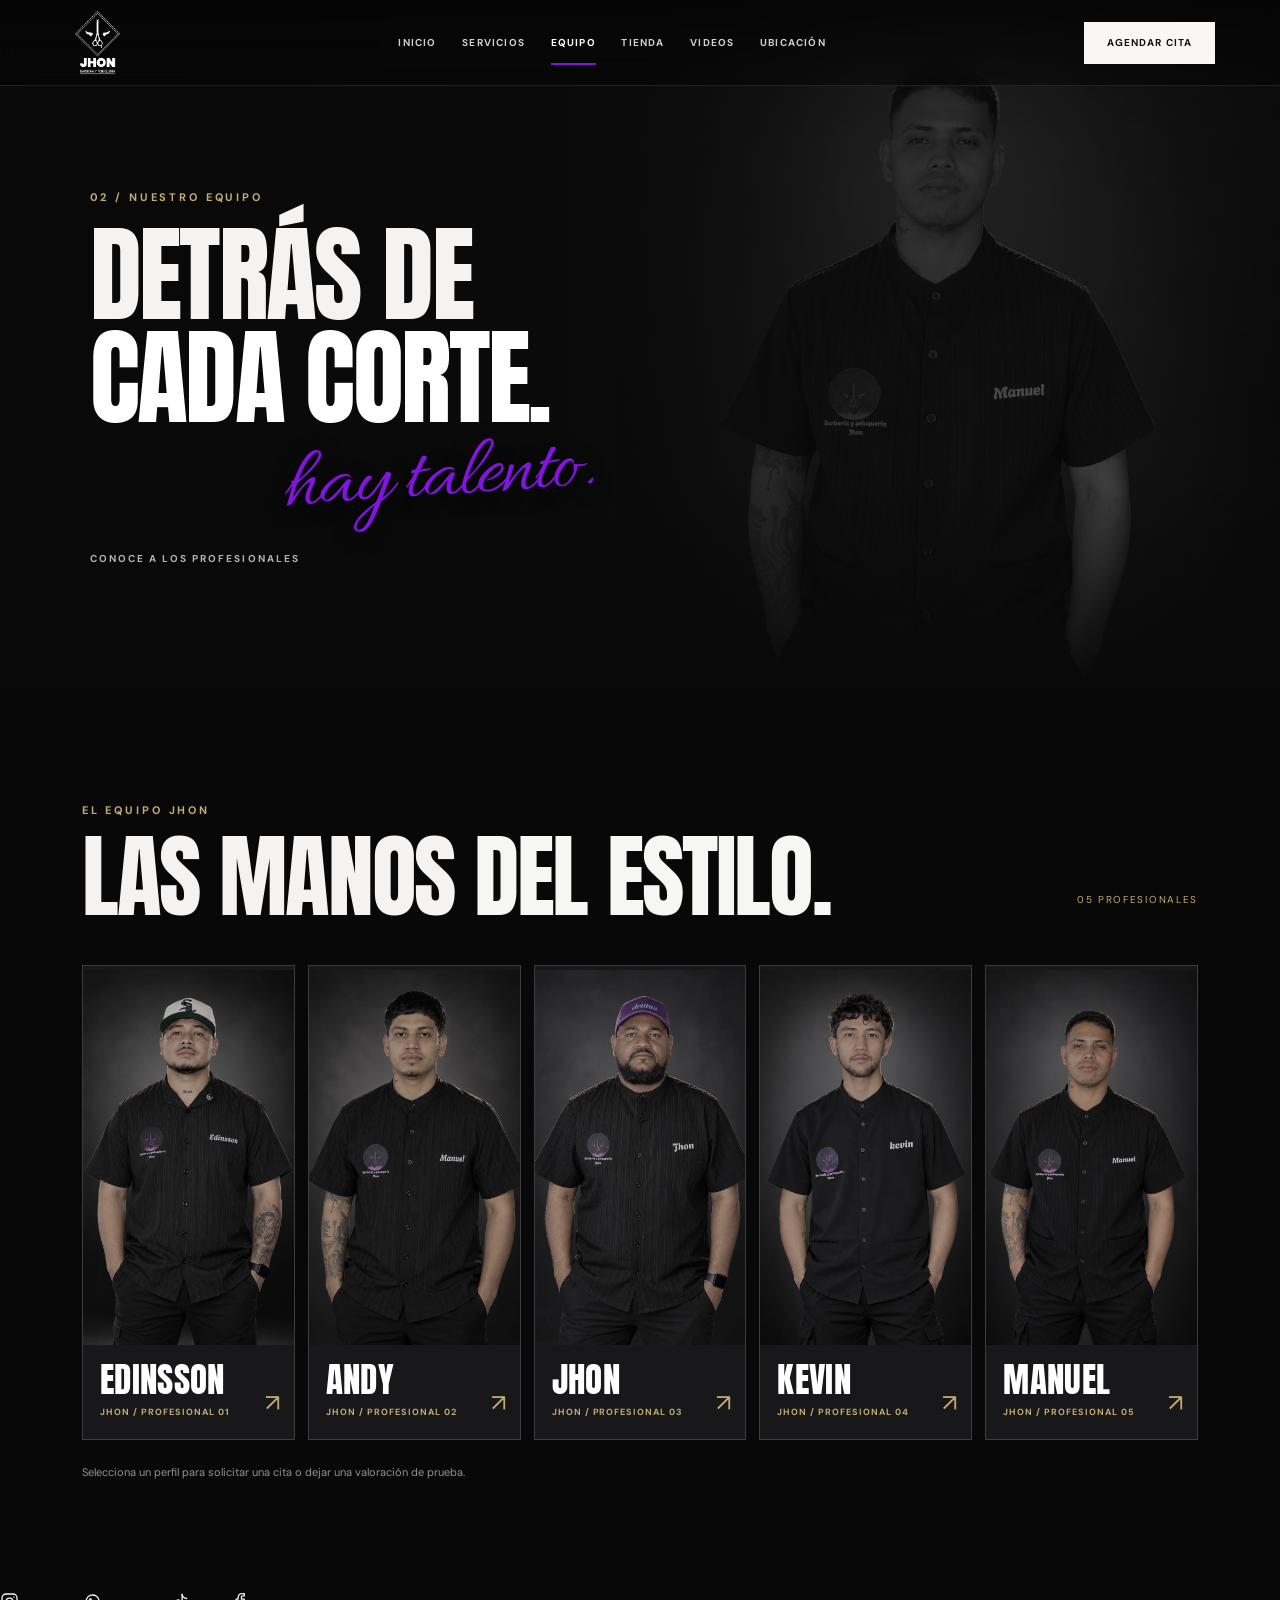
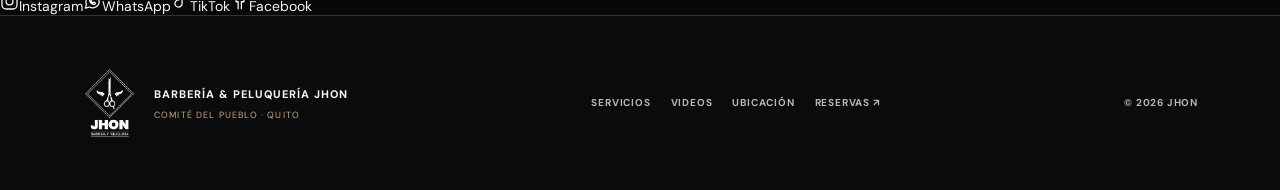
==== barberos.html @ c5630142 "Actualizar diseño público: mapa, contacto, botón dorado y servicios caballero" ====
<!doctype html><html lang="es"><head><meta charset="utf-8"><meta name="viewport" content="width=device-width,initial-scale=1"><meta name="theme-color" content="#090909"><meta name="description" content="Barbería y Peluquería Jhon, Comité del Pueblo, Quito. Cortes, barberos, productos y citas."><title>Nuestros barberos | Barbería y Peluquería Jhon</title><link rel="icon" href="assets/favicon.svg" type="image/svg+xml"><link rel="preconnect" href="https://fonts.googleapis.com"><link rel="preconnect" href="https://fonts.gstatic.com" crossorigin><link href="https://fonts.googleapis.com/css2?family=Anton&family=Barlow+Condensed:wght@500;600;700;800;900&family=DM+Sans:wght@400;500;600;700&family=Allura&display=swap" rel="stylesheet"><link rel="stylesheet" href="assets/styles.css?v=public-20261023-v6"></head><body data-page="barberos">

<header class="header" id="header"><a class="brand" href="index.html" aria-label="Barbería y Peluquería Jhon, inicio"><img src="assets/logo-jhon.png" alt="Jhon Barbería y Peluquería"></a><nav class="nav" aria-label="Navegación principal"><a class="nav-item " href="index.html">INICIO</a><a class="nav-item " href="servicios.html">SERVICIOS</a><a class="nav-item is-active" href="barberos.html">EQUIPO</a><a class="nav-item " href="productos.html">TIENDA</a><a class="nav-item " href="videos.html">VIDEOS</a><a class="nav-item " href="ubicacion.html">UBICACIÓN</a></nav><a class="book-cta book-cta-gold" href="reservas.html" aria-label="Agendar cita en Barbería Jhon"><span class="book-cta-label">AGENDAR CITA</span></a><button type="button" id="mobileToggle" class="hamburger" aria-label="Abrir menú" aria-expanded="false"><i></i><i></i></button></header>
<div class="mobile-menu" id="mobileMenu" aria-hidden="true"><a href="index.html" class="mobile-link ">INICIO <span>↗</span></a><a href="servicios.html" class="mobile-link ">SERVICIOS <span>↗</span></a><a href="barberos.html" class="mobile-link is-active">EQUIPO <span>↗</span></a><a href="productos.html" class="mobile-link ">TIENDA <span>↗</span></a><a href="videos.html" class="mobile-link ">VIDEOS <span>↗</span></a><a href="ubicacion.html" class="mobile-link ">UBICACIÓN <span>↗</span></a><a class="mobile-link mobile-book" href="reservas.html">RESERVAR CITA <span>↗</span></a><small>COMITÉ DEL PUEBLO / QUITO</small></div>
<main><section class="page-hero team-hero"><div class="page-hero-image" style="background-image:url('assets/manuel-2.webp')"></div><div class="page-shade"></div><div class="page-title-container"><span class="overline">02 / NUESTRO EQUIPO</span><h1 class="display page-giant">DETRÁS DE<br><span>CADA CORTE.</span></h1><div class="script title-script">hay talento.</div><p>CONOCE A LOS PROFESIONALES</p></div></section><section class="team-section section-pad"><div class="headline-split"><div><span class="overline">EL EQUIPO JHON</span><h2 class="display">LAS MANOS <span>DEL ESTILO.</span></h2></div><span class="counter-tiny">05 PROFESIONALES</span></div><div class="team-grid" id="teamGrid"><a class="team-card" href="reservas.html?barbero=edinsson" aria-label="Solicitar cita con Edinsson"><div class="photo-frame"><img src="assets/edinsson.webp" alt="Retrato de Edinsson" loading="lazy"></div><div class="team-card-info"><span class="team-card-name">Edinsson</span><span class="team-card-role">JHON / PROFESIONAL 01</span></div><span class="team-card-arrow">↗</span></a><a class="team-card" href="reservas.html?barbero=andy" aria-label="Solicitar cita con Andy"><div class="photo-frame"><img src="assets/manuel.webp" alt="Retrato de Andy" loading="lazy"></div><div class="team-card-info"><span class="team-card-name">Andy</span><span class="team-card-role">JHON / PROFESIONAL 02</span></div><span class="team-card-arrow">↗</span></a><a class="team-card" href="reservas.html?barbero=jhon" aria-label="Solicitar cita con Jhon"><div class="photo-frame"><img src="assets/jhon.webp" alt="Retrato de Jhon" loading="lazy"></div><div class="team-card-info"><span class="team-card-name">Jhon</span><span class="team-card-role">JHON / PROFESIONAL 03</span></div><span class="team-card-arrow">↗</span></a><a class="team-card" href="reservas.html?barbero=kevin" aria-label="Solicitar cita con Kevin"><div class="photo-frame"><img src="assets/kevin.webp" alt="Retrato de Kevin" loading="lazy"></div><div class="team-card-info"><span class="team-card-name">Kevin</span><span class="team-card-role">JHON / PROFESIONAL 04</span></div><span class="team-card-arrow">↗</span></a><a class="team-card" href="reservas.html?barbero=manuel-2" aria-label="Solicitar cita con Manuel"><div class="photo-frame"><img src="assets/manuel-2.webp" alt="Retrato de Manuel" loading="lazy"></div><div class="team-card-info"><span class="team-card-name">Manuel</span><span class="team-card-role">JHON / PROFESIONAL 05</span></div><span class="team-card-arrow">↗</span></a></div><p class="fineprint">Selecciona un perfil para solicitar una cita o dejar una valoración de prueba.</p></section>
<div class="modal-overlay" id="barberModal" aria-hidden="true" role="dialog" aria-modal="true" aria-label="Perfil del profesional"><button type="button" class="modal-x" id="closeBarber" aria-label="Cerrar perfil">×</button><div class="barber-modal-layout"><img id="modalBarberPhoto" src="" alt=""><div class="barber-modal-copy"><span class="overline">PROFESIONAL · JHON</span><h2 id="modalBarberName" class="display"></h2><span class="script">tu próximo look.</span><a id="modalBarberLink" class="btn-white" href="reservas.html">RESERVAR CON ÉL ↗</a><div class="rate-box"><p class="overline">VALORAR AL PROFESIONAL</p><div id="starButtons" class="stars"></div><textarea rows="3" id="rateComment" placeholder="Tu experiencia (opcional)" aria-label="Comentario"></textarea><button id="sendRating" class="text-arrow" type="button">GUARDAR VALORACIÓN DE PRUEBA ↗</button><p id="rateStatus" class="fineprint" aria-live="polite"></p></div></div></div></div></main>
<aside class="social-rail" aria-label="Redes sociales y contacto"><a class="social-rail-link" href="https://www.google.com/search?q=Barber%C3%ADa%20y%20Peluquer%C3%ADa%20Jhon%20Comit%C3%A9%20del%20Pueblo%20Quito%20Instagram" target="_blank" rel="noopener noreferrer" aria-label="Buscar el perfil de Instagram" title="Instagram · Buscar cuenta oficial"><svg xmlns="http://www.w3.org/2000/svg" width="19" height="19" viewBox="0 0 24 24" fill="none" stroke="currentColor" stroke-width="1.65" stroke-linecap="round" stroke-linejoin="round" aria-hidden="true"><rect x="2.5" y="2.5" width="19" height="19" rx="5"/><circle cx="12" cy="12" r="4.3"/><circle cx="17.5" cy="6.5" r=".9" fill="currentColor" stroke="none"/></svg><span class="social-tooltip">Instagram</span></a><a class="social-rail-link" href="https://wa.me/593962932993" target="_blank" rel="noopener noreferrer" aria-label="Escribir a la barbería por WhatsApp" title="WhatsApp"><svg xmlns="http://www.w3.org/2000/svg" width="19" height="19" viewBox="0 0 24 24" fill="none" stroke="currentColor" stroke-width="1.65" stroke-linecap="round" stroke-linejoin="round" aria-hidden="true"><path d="M20.5 11.6a8.4 8.4 0 0 1-12.4 7.4L3 20.3l1.4-4.8a8.4 8.4 0 1 1 16.1-3.9Z"/><path d="M9 8.6c-.6.2-.9 1.1-.8 1.7.5 2.5 3.1 4.9 5.6 5.4.7.1 1.6-.3 1.8-.8l-.1-1.3-1.8-.8-1 1a6.2 6.2 0 0 1-2.8-2.7l.9-1-.9-1.5H9Z"/></svg><span class="social-tooltip">WhatsApp</span></a><a class="social-rail-link" href="https://www.tiktok.com/search?q=Barberia%20y%20Peluqueria%20Jhon%20Quito" target="_blank" rel="noopener noreferrer" aria-label="Buscar el perfil de TikTok" title="TikTok · Buscar cuenta oficial"><svg xmlns="http://www.w3.org/2000/svg" width="19" height="19" viewBox="0 0 24 24" fill="none" stroke="currentColor" stroke-width="1.65" stroke-linecap="round" stroke-linejoin="round" aria-hidden="true"><path d="M14 3v11.5a4.5 4.5 0 1 1-4-4.47"/><path d="M14 3c.5 3.2 2.3 4.9 5.8 5.2"/></svg><span class="social-tooltip">TikTok</span></a><a class="social-rail-link" href="https://www.facebook.com/search/top?q=Barberia%20y%20Peluqueria%20Jhon%20Quito" target="_blank" rel="noopener noreferrer" aria-label="Buscar el perfil de Facebook" title="Facebook · Buscar cuenta oficial"><svg xmlns="http://www.w3.org/2000/svg" width="19" height="19" viewBox="0 0 24 24" fill="none" stroke="currentColor" stroke-width="1.65" stroke-linecap="round" stroke-linejoin="round" aria-hidden="true"><path d="M14.4 21v-8.7h3.1l.5-3.4h-3.6V6.7c0-1 .4-1.7 1.8-1.7h1.9V2.1a22 22 0 0 0-2.8-.1c-3.3 0-5 1.9-5 5.1v1.8H7.7v3.4h2.6V21"/></svg><span class="social-tooltip">Facebook</span></a></aside>
<footer class="footer"><div class="footer-brand"><img src="assets/logo-jhon.png" alt="Logo Jhon"><div><strong>BARBERÍA & PELUQUERÍA JHON</strong><small>COMITÉ DEL PUEBLO · QUITO</small></div></div><div class="footer-links"><a href="servicios.html">SERVICIOS</a><a href="videos.html">VIDEOS</a><a href="ubicacion.html">UBICACIÓN</a><a href="reservas.html">RESERVAS ↗</a></div><span class="footer-last">© 2026 JHON</span></footer>
<div class="modal-overlay" id="videoModal" aria-hidden="true" role="dialog" aria-modal="true" aria-label="Reproducir video"><button class="modal-x" id="closeVideo" aria-label="Cerrar video">×</button><div class="video-modal-frame"><video id="modalPlayer" controls playsinline preload="none"></video><p id="modalVideoTitle"></p></div></div>
<script src="assets/data.js?v=public-20261023-v6" defer></script><script src="assets/site.js?v=public-20261023-v6" defer></script></body></html>
---- assets/styles.css ----
:root{--black:#080809;--charcoal:#111014;--paper:#f5f3f1;--purple:#7107af;--purple-bright:#8114df;--gold:#c5ac70;--line:rgba(255,255,255,.16);--muted:#9f9ba2;--display:'Anton','Impact','Arial Narrow',sans-serif;--cond:'Barlow Condensed','Arial Narrow',sans-serif;--body:'DM Sans',Arial,sans-serif;--script:'Allura','Brush Script MT',cursive}
*{box-sizing:border-box}html{scroll-behavior:smooth}body{margin:0;background:var(--black);color:var(--paper);font:400 14px var(--body);-webkit-font-smoothing:antialiased;overflow-x:hidden}a{color:inherit;text-decoration:none}button,input,select,textarea{font:inherit}button{cursor:pointer}button,a,textarea,input,select{-webkit-tap-highlight-color:transparent}button:focus-visible,a:focus-visible,input:focus-visible,select:focus-visible,textarea:focus-visible{outline:2px solid var(--gold);outline-offset:4px}::selection{background:var(--purple);color:#fff}img{display:block;max-width:100%}h1,h2,h3,p{margin:0}button{border:0} .display{font-family:var(--display);font-weight:400;letter-spacing:-.025em;line-height:.96;text-transform:uppercase}.display span{color:#fff}.script{font:400 clamp(55px,8vw,120px)/.65 var(--script);letter-spacing:-.03em;color:var(--purple-bright);transform:rotate(-6deg);white-space:nowrap;text-shadow:0 4px 20px rgba(0,0,0,.65)}.overline,.micro{font:700 11px/1.5 var(--body);letter-spacing:.26em;color:var(--gold)}.little-line{display:inline-block;width:28px;height:1px;background:var(--gold);vertical-align:middle;margin-right:11px}.fineprint{color:#969197;font:400 11px/1.7 var(--body);margin-top:23px}.section-pad{padding:110px min(6.4vw,112px)}.btn-white,.btn-outline,.btn-purple,.book-cta{display:inline-flex;align-items:center;justify-content:space-between;gap:36px;font-family:var(--body);font-size:11px;font-weight:700;letter-spacing:.105em;min-height:54px;padding:0 23px;text-transform:uppercase;transition:background .2s,color .2s,transform .2s}.btn-white{background:#f9f8f6;color:#111}.btn-white:hover{background:var(--gold);transform:translateY(-2px)}.btn-outline{background:transparent;color:var(--paper);border:1px solid rgba(255,255,255,.45)}.btn-outline:hover{background:#fff;color:#080808}.btn-purple{background:var(--purple);color:#fff}.btn-purple:hover{background:#8c20d3}.text-arrow{display:inline-flex;align-items:center;gap:10px;font:700 11px var(--body);letter-spacing:.12em;color:var(--paper);border-bottom:1px solid var(--gold);padding-bottom:12px;white-space:nowrap;background:none}.text-arrow:hover{color:var(--gold)}
/* navigation */
.header{height:86px;display:flex;justify-content:space-between;align-items:center;gap:32px;padding:0 5.1vw;position:fixed;inset:0 0 auto;z-index:90;background:linear-gradient(180deg,rgba(5,5,5,.87),rgba(5,5,5,.5));border-bottom:1px solid rgba(255,255,255,.11);backdrop-filter:blur(17px);-webkit-backdrop-filter:blur(17px)}.header.scrolled{background:rgba(7,7,8,.96)}.brand{height:68px;display:flex;align-items:center;width:75px;flex-shrink:0}.brand img{height:65px;width:65px;object-fit:contain}.nav{display:flex;align-items:center;justify-content:center;gap:clamp(12px,2vw,35px)}.nav-item{font:700 10px var(--body);letter-spacing:.12em;white-space:nowrap;position:relative;color:#d3cfd2}.nav-item:hover,.nav-item.is-active{color:#fff}.nav-item.is-active:after{content:'';position:absolute;top:27px;left:0;right:0;height:2px;background:var(--purple-bright)}.book-cta{background:#f8f7f6;color:#111;min-height:42px;font-size:10px;gap:25px;flex-shrink:0}.book-cta:hover{background:var(--gold)}.hamburger{display:none;background:transparent;padding:8px;flex-direction:column;gap:7px}.hamburger i{width:29px;height:2px;background:#fff;transition:transform .3s}.mobile-menu{display:none}.loader{position:fixed;inset:0;background:#080708;z-index:300;display:flex;flex-direction:column;align-items:center;justify-content:center;gap:18px;transition:opacity .6s,visibility .6s}.loader img{height:170px;object-fit:contain}.loader .load-bar{height:2px;width:185px;background:#35313a}.load-bar>span{display:block;background:var(--purple-bright);height:2px;animation:loading 1.05s ease forwards}.loader-type{font:700 10px var(--body);letter-spacing:.4em;color:var(--gold)}.loader.done{opacity:0;visibility:hidden;pointer-events:none}@keyframes loading{0%{width:0}100%{width:100%}}
/* home hero */
.home-hero{height:max(760px,100svh);min-height:650px;position:relative;overflow:hidden;background:#050506}.hero-video{position:absolute;inset:0 0 0 auto;width:61%;display:flex;justify-content:center;align-items:center;overflow:hidden;background:#1a1619}.hero-video video{height:100%;width:100%;object-fit:cover;object-position:center 32%;filter:grayscale(1) contrast(1.24) brightness(.55)}.hero-gradient{position:absolute;inset:0;background:linear-gradient(90deg,#090909 3%,#090909 26%,rgba(9,9,9,.86) 40%,rgba(9,9,9,.32) 80%,rgba(5,5,5,.4) 100%),linear-gradient(0deg,rgba(5,5,5,.65),transparent 34%)}.hero-copy{position:absolute;top:51%;left:clamp(36px,7vw,120px);transform:translateY(-44%);z-index:2;max-width:850px}.hero-title{font-size:clamp(96px,11.2vw,184px);margin:30px 0 0;line-height:.99;letter-spacing:-.04em}.hero-title span{color:#f9f9f9}.hero-script{font-size:clamp(94px,10vw,166px);margin-top:-15px;margin-left:17%;z-index:2;position:relative}.hero-under{font:700 10px var(--body);letter-spacing:.23em;color:#d7d1d2;margin:42px 0 25px}.hero-buttons{display:flex;gap:11px;flex-wrap:wrap}.hero-foot{position:absolute;bottom:28px;left:5vw;right:5vw;display:flex;justify-content:space-between;gap:20px;color:#c7bbc7;letter-spacing:.16em;font-size:9px;z-index:1}.hero-foot span:first-child{color:var(--gold)}.hero-side-label{position:absolute;right:37px;top:50%;transform:translateY(-50%) rotate(180deg);writing-mode:vertical-rl;z-index:1;font:700 9px var(--body);letter-spacing:.23em;color:#aaa}
.promo-strip{background:var(--purple);display:flex;align-items:center;justify-content:space-between;min-height:112px;padding:18px 6.4vw;gap:24px}.promo-strip>div{display:flex;align-items:center;flex-wrap:wrap;gap:17px;font-family:var(--cond);font-size:25px;font-weight:800;letter-spacing:.03em}.promo-strip .pill{background:#0d0810;color:#fff;font:800 11px var(--body);letter-spacing:.07em;padding:10px 13px}.promo-strip>strong{font:400 76px/.9 var(--display);white-space:nowrap;letter-spacing:-.035em}.promo-strip>strong small{font:800 12px var(--body);vertical-align:top;letter-spacing:.1em;margin-right:4px}.promo-strip>a{padding:13px 0;border-bottom:1px solid #fff;white-space:nowrap;font:800 12px var(--body);letter-spacing:.1em}
.editorial-head{position:relative;padding-bottom:42px}.editorial-head h2,.headline-split h2{font-size:clamp(64px,7.2vw,124px);margin-top:13px}.editorial-head h2 span,.headline-split h2 span{color:#f6f6f4}.script-floating{position:absolute;top:63px;right:1%;font-size:clamp(63px,8vw,110px);transform:rotate(-9deg)}.editorial-grid{display:grid;grid-template-columns:1.5fr 1fr .8fr;gap:13px;min-height:570px}.editorial-card{position:relative;background:#161318;min-height:540px;overflow:hidden;isolation:isolate;transition:transform .3s}.editorial-card:hover{transform:translateY(-6px)}.editorial-card>img{width:100%;height:100%;position:absolute;inset:0;object-fit:cover;object-position:center 30%;filter:grayscale(1) contrast(1.12);transition:transform .5s}.editorial-card:hover img{transform:scale(1.05)}.editorial-card.tall-editorial>img{object-position:center 8%;filter:grayscale(.42) brightness(.72)}.editorial-gradient{position:absolute;inset:0;background:linear-gradient(0deg,rgba(0,0,0,.93),transparent 56%)}.editorial-card>span,.editorial-card h3{position:absolute;z-index:1;left:25px}.editorial-card>span{bottom:102px;font-size:10px;letter-spacing:.15em;color:var(--gold)}.editorial-card h3{bottom:28px;font-size:clamp(38px,4.4vw,70px)}.editorial-card h3 small{font:400 24px var(--body);color:var(--gold);vertical-align:middle}.type-editorial{background:radial-gradient(circle at 75% 25%,#39124e,transparent 65%),#19121f}.type-art{font:400 330px var(--display);position:absolute;left:-20px;top:5%;line-height:1;color:rgba(255,255,255,.07)}
.headline-split{display:flex;justify-content:space-between;gap:30px;align-items:flex-end;margin-bottom:45px}.headline-split .text-arrow{margin-bottom:12px}.home-videos{background:#111014}.reel-row{display:grid;grid-template-columns:repeat(3,minmax(0,1fr));gap:15px}.reel-card{min-height:470px;border:1px solid var(--line);position:relative;overflow:hidden;background:#1f1d21;color:#fff;text-align:left;padding:0;isolation:isolate}.reel-card>img{position:absolute;inset:0;width:100%;height:100%;object-fit:cover;object-position:center 28%;filter:grayscale(.64) brightness(.64);transition:transform .5s,filter .35s}.reel-card:hover img{transform:scale(1.045);filter:grayscale(.1) brightness(.85)}.reel-card:after{content:'';position:absolute;inset:0;background:linear-gradient(0deg,rgba(0,0,0,.96),transparent 50%);pointer-events:none}.reel-num{position:absolute;top:20px;left:22px;z-index:1;font:600 12px var(--body);color:var(--gold);letter-spacing:.12em}.reel-play{position:absolute;top:45%;left:50%;transform:translate(-50%,-50%);width:71px;height:71px;border:1px solid #fff;border-radius:50%;display:grid;place-items:center;padding-left:4px;background:rgba(0,0,0,.18);z-index:2;transition:background .3s,transform .3s;font-size:17px}.reel-card:hover .reel-play,.location-video:hover .reel-play{background:var(--purple);transform:translate(-50%,-50%) scale(1.1)}.reel-name{position:absolute;bottom:22px;left:22px;right:18px;z-index:1;font:400 clamp(30px,3.4vw,53px)/1 var(--display)}.reel-name small{display:block;margin-top:13px;font:500 11px var(--body);color:#d6cfd4;letter-spacing:.05em}.closing-banner{text-align:center;min-height:405px;padding:90px 20px;background:linear-gradient(110deg,rgba(10,5,12,.7),rgba(10,5,12,.84)),url('detalle.webp') center/cover;display:flex;flex-direction:column;align-items:center;justify-content:center;gap:30px}.closing-banner h2{font-size:clamp(56px,8vw,128px)}.closing-banner h2 span{color:var(--gold)}
/* page headers */
.page-hero{height:570px;min-height:490px;position:relative;background:#111;overflow:hidden}.page-hero-image{position:absolute;inset:0 0 0 28%;background-size:cover;background-position:center 35%;filter:grayscale(1) brightness(.7)}.service-hero .page-hero-image{background-position:center 39%}.team-hero .page-hero-image{background-size:auto 120%;background-repeat:no-repeat;background-position:right 20%}.videos-hero .page-hero-image{background-position:75% 40%;background-size:cover}.page-shade{position:absolute;inset:0;background:linear-gradient(90deg,#090909 8%,rgba(9,9,9,.9) 34%,rgba(9,9,9,.34) 100%),linear-gradient(0deg,#090909,transparent 30%)}.page-title-container{position:relative;z-index:2;padding:168px 7vw 70px}.page-giant{font-size:clamp(85px,10vw,155px);margin:16px 0 0}.page-giant span{color:#fff}.title-script{font-size:clamp(90px,9vw,136px);position:relative;margin-top:-5px;margin-left:29%}.page-title-container>p{color:#bbb2b9;letter-spacing:.21em;font:700 10px var(--body);margin-top:32px}.vertical-tiny{position:absolute;right:25px;bottom:50%;writing-mode:vertical-rl;font-size:10px;letter-spacing:.25em;color:var(--gold)}
/* services */
.services-section{background:#09090a}.field-search{display:flex;align-items:center;gap:10px;border-bottom:1px solid #777078;min-width:265px;margin-bottom:11px}.field-search>span{font-size:34px;color:var(--gold)}.field-search input{border:none;background:transparent;outline:none;color:#fff;padding:16px 3px;width:100%;font:400 13px var(--body)}.field-search input::placeholder{color:#89838a}.tabs{display:flex;flex-wrap:wrap;gap:7px;margin:17px 0 43px}.tabs button{font:800 11px var(--body);letter-spacing:.07em;background:#1b1a1e;color:#d2ccd0;padding:14px 17px;border:1px solid #333035;transition:background .2s,color .2s}.tabs button.is-active,.tabs button:hover{background:#fff;color:#131313}.services-layout{display:grid;grid-template-columns:minmax(0,1.55fr) minmax(280px,.75fr);gap:65px}.service-title-line{display:flex;align-items:center;justify-content:space-between;gap:20px;border-bottom:2px solid var(--gold);padding:0 0 22px}.service-title-line h3{font-size:54px}.service-title-line span{font:700 10px var(--body);letter-spacing:.13em;color:var(--gold)}.service-row{min-height:85px;display:grid;grid-template-columns:minmax(0,1fr) auto 41px;align-items:center;gap:19px;border-bottom:1px solid var(--line);padding:16px 0}.service-name{display:block;font:600 clamp(21px,2vw,29px)/1.08 var(--cond);letter-spacing:.025em;text-transform:uppercase}.service-detail{display:block;color:#9e96a0;margin-top:7px;font:400 11px/1.4 var(--body)}.service-price{font:400 27px var(--display);white-space:nowrap}.service-price small{font:600 10px var(--body);display:block;color:var(--gold);text-transform:uppercase}.service-book{width:40px;height:40px;display:grid;place-items:center;border:1px solid #565059;background:transparent;color:#fff;font-size:21px}.service-book:hover{background:var(--purple)}.promo-poster{align-self:start;position:sticky;top:104px;max-width:500px}.promo-poster img{width:100%;max-height:670px;object-fit:contain;object-position:top;box-shadow:0 20px 90px rgba(0,0,0,.45)}.promo-poster .btn-purple{display:flex;margin-top:12px;width:100%;justify-content:center}.empty-message{padding:35px;color:#b6aeb9}
/* team */
.team-hero .page-hero-image{opacity:.8}.team-grid{display:grid;grid-template-columns:repeat(5,minmax(0,1fr));gap:13px}.team-card{background:#18171a;border:1px solid var(--line);position:relative;overflow:hidden;text-align:left;color:#fff;padding:0;min-height:475px}.team-card .photo-frame{height:375px;overflow:hidden;background:#242127}.team-card img{width:100%;height:100%;object-fit:cover;object-position:50% 12%;filter:grayscale(.5) brightness(.75);transition:transform .3s,filter .3s}.team-card:hover img{filter:grayscale(0);transform:scale(1.045)}.team-card-info{padding:17px}.team-card-name{font:400 clamp(24px,2.7vw,43px)/1 var(--display);letter-spacing:.01em;text-transform:uppercase}.team-card-role{display:block;margin-top:8px;font:700 9px var(--body);letter-spacing:.11em;color:var(--gold)}.team-card-arrow{position:absolute;right:14px;bottom:21px;font-size:24px;color:var(--gold)}.counter-tiny{font-size:10px;letter-spacing:.17em;color:var(--gold);margin-bottom:14px}.barber-modal-layout{display:grid;grid-template-columns:44% 56%;width:min(850px,94vw);max-height:88svh;background:#171419;overflow-y:auto}.barber-modal-layout>img{width:100%;height:100%;object-fit:cover;object-position:center top;max-height:88svh}.barber-modal-copy{padding:53px 39px;display:flex;flex-direction:column;align-items:flex-start;min-width:0}.barber-modal-copy h2{font-size:clamp(55px,6vw,100px);margin:14px 0}.barber-modal-copy .script{font-size:67px;margin:0 0 39px 8px}.rate-box{border-top:1px solid var(--line);margin-top:25px;padding-top:22px;width:100%}.stars{display:flex;gap:4px;margin:13px 0}.stars button{background:transparent;color:#6e6770;font-size:26px;line-height:1}.stars button.active{color:var(--gold)}textarea{resize:vertical}.rate-box textarea,.dialog-panel textarea{width:100%;background:#100f12;border:1px solid #403b42;padding:13px;color:#fff;margin:8px 0 12px;font-size:12px;line-height:1.6}.rate-box .text-arrow{font-size:10px;text-align:left}
/* store */
.store-hero{background:radial-gradient(circle at 77% 49%,#41165e 0,#18101f 35%,#090909 72%)}.store-art{position:absolute;inset:0;overflow:hidden}.store-huge-j{font:400 600px/.8 var(--display);color:rgba(255,255,255,.055);position:absolute;right:9%;top:40px;transform:rotate(12deg)}.store-huge-j>span{color:rgba(199,162,240,.2)}.store-hero .page-shade{background:linear-gradient(90deg,rgba(8,8,8,.73),rgba(8,8,8,.08))}.product-grid{display:grid;grid-template-columns:repeat(3,minmax(0,1fr));gap:13px}.product-card{background:#161418;border:1px solid var(--line);min-height:385px;position:relative;display:flex;flex-direction:column;justify-content:space-between;overflow:hidden}.product-card:before{content:'J.';font:400 240px/.7 var(--display);position:absolute;left:14px;top:58px;color:rgba(255,255,255,.025)}.product-top{display:flex;align-items:center;justify-content:space-between;padding:23px;font:700 10px var(--body);color:var(--gold);letter-spacing:.19em}.product-visual-word{display:grid;place-items:center;flex:1;min-height:235px;position:relative}.product-visual-word b{font:400 clamp(47px,5vw,85px)/.85 var(--display);letter-spacing:-.04em;max-width:90%;text-align:center;text-shadow:0 3px 30px #000;z-index:1}.product-card:nth-child(3n+2){background:radial-gradient(circle at 70% 30%,rgba(114,6,179,.33),transparent 62%),#17121b}.product-card:nth-child(3n+3){background:linear-gradient(145deg,#262328,#121115)}.product-bottom{margin:18px 24px 22px;border-top:1px solid var(--line);padding-top:20px;display:flex;align-items:center;justify-content:space-between;gap:9px}.product-bottom p{font-size:11px;color:#c9c2c9;line-height:1.5}.product-bottom small{display:block;color:var(--gold);font-size:9px;letter-spacing:.12em;margin-top:3px}.product-bottom button{width:44px;height:44px;background:#fff;color:#111;font-size:20px;flex-shrink:0}.product-bottom button:hover{background:var(--purple);color:#fff}
/* video gallery */
.video-grid{display:grid;grid-template-columns:repeat(3,minmax(0,1fr));gap:15px}.video-grid .reel-card{min-height:550px}.video-grid .reel-card:nth-child(2),.video-grid .reel-card:nth-child(5){margin-top:40px}.video-grid .reel-card:nth-child(3){margin-top:80px}
/* reserve */
.reserve-layout{min-height:100svh;display:grid;grid-template-columns:47% 53%}.reserve-photo{position:relative;min-height:800px;overflow:hidden;background:#222}.reserve-photo:after{content:'';position:absolute;inset:0;background:linear-gradient(0deg,#080808,rgba(0,0,0,.05) 75%),linear-gradient(90deg,#09090955,transparent)}.reserve-photo>img{width:100%;height:100%;object-fit:cover;object-position:center;filter:grayscale(1) brightness(.7)}.reserve-caption{position:absolute;z-index:1;left:8%;bottom:15%}.reserve-caption h1{font-size:clamp(75px,8vw,134px);margin:22px 0}.reserve-caption .script{display:block;margin:-11px 0 15px 30px;font-size:90px}.reserve-form-container{padding:135px 8% 80px;background:#111014}.reserve-form-container h2{font-size:clamp(60px,5.2vw,88px);margin:22px 0 12px}.form-intro{font-size:12px;line-height:1.6;color:#b9b1bb;margin-bottom:29px}.booking-form{display:flex;flex-direction:column;gap:21px}.form-field{display:flex;flex-direction:column;gap:11px}.form-field label{font:800 10px var(--body);letter-spacing:.13em;color:var(--gold)}.form-field input,.form-field select{height:48px;background:#1c191e;color:#f0edf0;border:1px solid #48424a;padding:0 13px;min-width:0;color-scheme:dark}.booking-barbers{display:grid;grid-template-columns:repeat(5,minmax(0,1fr));gap:7px}.booking-barber{padding:5px;border:1px solid #48434b;background:#1a181d;color:#fff;min-width:0}.booking-barber img{width:100%;aspect-ratio:.7;object-fit:cover;object-position:center 10%;filter:grayscale(.5)}.booking-barber span{display:block;font:700 10px var(--cond);text-transform:uppercase;letter-spacing:.06em;margin:7px auto 3px}.booking-barber.active{border-color:var(--gold);background:#33243b}.booking-two{display:grid;grid-template-columns:1fr 1fr;gap:13px}.big-submit{justify-content:space-between;width:100%;margin-top:1px}.dialog-panel{background:#18151b;width:min(520px,93vw);padding:55px 40px;max-height:85vh;overflow:auto}.dialog-panel h2{font-size:73px;margin:15px 0}.dialog-panel>p:not(.fineprint){color:#aaa2ab;line-height:1.6;margin-bottom:9px}.dialog-panel .btn-white{margin-top:7px}
/* location */
.location-layout{min-height:100svh;display:grid;grid-template-columns:58% 42%}.location-left{padding:165px 8vw 95px}.location-left h1{font-size:clamp(81px,9vw,148px);margin:20px 0 0}.location-left>.script{font-size:100px;margin:0 0 55px 23%}.location-detail{display:grid;grid-template-columns:125px 1fr;gap:6px 20px;border-top:1px solid var(--line);padding:24px 0}.location-detail span{grid-row:span 2;color:var(--gold);font:800 10px var(--body);letter-spacing:.12em;margin-top:8px}.location-detail strong{font:700 29px/1.15 var(--cond);letter-spacing:.035em}.location-detail small{color:#a9a0ac;font:400 12px var(--body)}.location-buttons{display:flex;gap:10px;flex-wrap:wrap;margin-top:29px}.location-right{padding:116px 7vw 70px 0;display:flex;align-items:center;justify-content:center;background:radial-gradient(circle at 20% 30%,#2b123e,transparent 60%)}.location-video{border:1px solid var(--line);width:100%;max-width:420px;aspect-ratio:.64;background:#211825;position:relative;overflow:hidden;padding:0}.location-video img{width:100%;height:100%;object-fit:cover;filter:brightness(.68)}.location-video>span:last-child{position:absolute;bottom:20px;left:18px;right:18px;text-align:left;color:white;font:700 11px var(--body);letter-spacing:.1em}
/* footer and dialogs */
.footer{min-height:175px;border-top:1px solid var(--line);padding:35px 6.4vw;display:flex;align-items:center;justify-content:space-between;gap:26px;background:#0b0a0c}.footer-brand{display:flex;align-items:center;gap:17px}.footer-brand img{width:55px;height:70px;object-fit:contain}.footer-brand strong{font:800 11px var(--body);letter-spacing:.09em}.footer-brand small{display:block;font-size:9px;color:var(--gold);letter-spacing:.13em;margin-top:7px}.footer-links{display:flex;gap:20px;flex-wrap:wrap}.footer-links a,.footer-last{font:700 10px var(--body);letter-spacing:.08em;color:#bbb3bd}.footer-links a:hover{color:white}.modal-overlay{position:fixed;inset:0;background:rgba(0,0,0,.91);z-index:150;display:none;align-items:center;justify-content:center;padding:25px}.modal-overlay.open{display:flex}.modal-x{position:fixed;right:29px;top:25px;background:#fff;color:#111;width:43px;height:43px;font-size:31px;z-index:2}.video-modal-frame{height:min(83vh,900px);display:flex;flex-direction:column;align-items:center;justify-content:center}.video-modal-frame video{max-width:min(90vw,750px);max-height:calc(83vh - 35px);height:100%;width:auto;background:#000}.video-modal-frame p{color:#ccc;font:700 11px var(--body);letter-spacing:.1em;margin-top:15px}.modal-overlay.open~.header{z-index:1}
/* medium */
@media(max-width:1150px){.nav{gap:13px}.header{gap:14px;padding:0 3vw}.nav-item{font-size:9px}.section-pad{padding:90px 4.5vw}.editorial-grid{grid-template-columns:1.25fr 1fr .8fr}.services-layout{gap:30px}.promo-strip>div{font-size:20px}.team-grid{grid-template-columns:repeat(3,1fr)}.team-card{min-height:420px}.team-card .photo-frame{height:340px}.team-grid .team-card:nth-child(4),.team-grid .team-card:nth-child(5){min-height:360px}.store-huge-j{font-size:460px}.reserve-form-container{padding-left:6%;padding-right:6%}}
@media(max-width:850px){.header{height:75px;padding:0 20px}.brand,.brand img{height:60px;width:60px}.nav{display:none}.hamburger{display:flex}.book-cta{margin-left:auto}.mobile-menu{position:fixed;inset:0;background:#0b090deF;z-index:80;padding:105px 29px 40px;display:flex;flex-direction:column;justify-content:center;gap:0;transform:translateX(110%);transition:transform .35s}.mobile-menu.open{transform:translateX(0)}.mobile-link{display:flex;justify-content:space-between;align-items:center;border-bottom:1px solid #4c4052;font:400 53px/1.3 var(--display);padding:10px 0}.mobile-link span{font:30px var(--body);color:var(--gold)}.mobile-link.is-active{color:var(--gold)}.mobile-menu>small{margin-top:35px;color:#a99caa;letter-spacing:.13em}.hero-video{width:75%}.hero-copy{left:6vw}.hero-title{font-size:clamp(91px,14vw,124px)}.hero-script{font-size:105px}.promo-strip{flex-wrap:wrap;justify-content:space-around}.promo-strip>div{width:100%;justify-content:center}.editorial-grid{grid-template-columns:1fr 1fr}.editorial-card{min-height:440px}.type-editorial{grid-column:span 2;min-height:270px}.editorial-head h2,.headline-split h2{font-size:clamp(61px,8vw,83px)}.script-floating{top:100px}.reel-row,.video-grid{grid-template-columns:repeat(2,1fr)}.reel-row .reel-card:last-child{grid-column:span 2;min-height:370px}.page-title-container{padding-left:6vw}.page-giant{font-size:clamp(75px,11.5vw,110px)}.services-layout{grid-template-columns:1fr}.promo-poster{position:static;max-width:420px;margin:0 auto}.team-grid{grid-template-columns:repeat(3,1fr)}.product-grid{grid-template-columns:repeat(2,1fr)}.reserve-layout{grid-template-columns:1fr}.reserve-photo{min-height:450px;height:60vh}.reserve-caption{bottom:12%}.reserve-form-container{padding:60px 6vw 90px}.location-layout{grid-template-columns:1fr}.location-left{padding:150px 8vw 60px}.location-right{padding:40px 9vw 80px}.location-video{height:430px;width:min(100%,420px);aspect-ratio:auto}.footer{flex-wrap:wrap}.footer-links{justify-content:center}}
@media(max-width:600px){.section-pad{padding:70px 18px}.header{height:69px;padding:0 14px}.brand,.brand img{height:57px;width:57px}.book-cta{padding:0 12px;min-height:37px;font-size:9px;gap:9px}.hamburger{padding:5px}.home-hero{height:100svh;min-height:660px}.hero-video{width:100%;opacity:.72}.hero-video video{object-position:64% 40%}.hero-gradient{background:linear-gradient(90deg,rgba(4,4,5,.87),rgba(4,4,5,.54) 66%,rgba(4,4,5,.31)),linear-gradient(0deg,#050507,transparent 60%)}.hero-copy{left:21px;right:17px;top:56%;transform:translateY(-42%)}.micro{font-size:9px;letter-spacing:.13em}.hero-title{font-size:clamp(68px,14.6vw,100px);margin-top:20px}.hero-script{font-size:clamp(79px,18vw,125px);margin-top:-5px;margin-left:9%}.hero-under{font-size:9px;letter-spacing:.13em;margin:49px 0 25px;line-height:1.6}.hero-buttons{flex-wrap:wrap}.hero-buttons a{min-height:47px;padding:0 12px;font-size:9px;gap:12px}.hero-side-label,.hero-foot span:last-child{display:none}.hero-foot{left:23px;right:23px;bottom:18px}.hero-foot span{font-size:8px}.promo-strip{padding:22px 17px;gap:13px}.promo-strip>div{gap:10px;justify-content:flex-start;font-size:19px}.promo-strip .pill{font-size:8px;padding:8px 9px}.promo-strip>strong{font-size:60px}.promo-strip>a{font-size:10px}.editorial-head h2,.headline-split h2{font-size:clamp(56px,12vw,85px)}.editorial-head{padding-bottom:61px}.script-floating{font-size:70px;top:104px;right:0}.editorial-grid{display:grid;grid-template-columns:1fr;gap:10px}.editorial-card,.editorial-card.type-editorial{min-height:350px;grid-column:auto}.editorial-card h3{font-size:61px}.editorial-card>span{bottom:93px}.type-art{font-size:270px}.headline-split{display:block;margin-bottom:27px}.headline-split .text-arrow{margin-top:24px}.reel-row,.video-grid{grid-template-columns:repeat(2,minmax(0,1fr));gap:9px}.reel-row .reel-card,.video-grid .reel-card{min-height:310px}.reel-row .reel-card:last-child{grid-column:span 2;min-height:310px}.reel-name{font-size:29px;bottom:14px;left:12px;right:10px}.reel-name small{font-size:9px;line-height:1.4}.reel-num{top:12px;left:12px}.reel-play{width:50px;height:50px;font-size:14px}.closing-banner{min-height:350px}.closing-banner h2{font-size:65px}.page-hero{height:480px;min-height:0}.page-hero-image{inset:0 0 0 0;opacity:.65}.page-shade{background:linear-gradient(90deg,rgba(5,5,5,.95),rgba(5,5,5,.4)),linear-gradient(0deg,#090909,transparent 53%)}.page-title-container{padding:165px 19px 35px}.page-giant{font-size:clamp(59px,13vw,90px)}.title-script{font-size:86px;margin:5px 0 0 14%}.page-title-container>p{font-size:9px;margin-top:30px;line-height:1.6}.page-hero .overline{font-size:9px}.services-section .headline-split h2,.store-section .headline-split h2,.videos-section .headline-split h2,.team-section .headline-split h2{font-size:67px}.field-search{margin-top:20px;width:100%}.tabs{gap:6px;overflow-x:auto;flex-wrap:nowrap;padding-bottom:7px;margin-bottom:24px;scrollbar-width:thin}.tabs button{flex-shrink:0;font-size:9px;padding:11px 13px}.service-title-line h3{font-size:45px}.service-title-line span{font-size:9px}.service-row{min-height:72px;gap:7px;grid-template-columns:minmax(0,1fr) auto 32px;padding:12px 0}.service-name{font-size:22px}.service-detail{font-size:10px}.service-price{font-size:20px}.service-price small{font-size:8px}.service-book{width:31px;height:31px;font-size:17px}.services-layout{gap:55px}.promo-poster{max-width:330px}.team-grid{grid-template-columns:repeat(2,minmax(0,1fr));gap:9px}.team-card,.team-grid .team-card:nth-child(4),.team-grid .team-card:nth-child(5){min-height:320px}.team-card .photo-frame{height:255px}.team-card-info{padding:10px}.team-card-name{font-size:32px}.team-card-role{font-size:8px}.team-card-arrow{bottom:15px;right:10px;font-size:19px}.team-grid .team-card:last-child{grid-column:span 2;max-width:calc(50% - 5px)}.barber-modal-layout{display:block;max-height:83svh;overflow-y:auto}.barber-modal-layout>img{height:255px;object-position:center 17%}.barber-modal-copy{padding:24px}.barber-modal-copy h2{font-size:55px}.barber-modal-copy .script{font-size:55px;margin-bottom:22px}.rate-box{margin-top:24px}.product-grid{grid-template-columns:repeat(2,minmax(0,1fr));gap:9px}.product-card{min-height:310px}.product-top{padding:12px;font-size:8px}.product-visual-word{min-height:180px}.product-visual-word b{font-size:clamp(30px,8vw,49px)}.product-bottom{margin:11px 12px 13px;padding-top:13px}.product-bottom p{font-size:10px}.product-bottom small{font-size:8px}.product-bottom button{width:32px;height:32px;font-size:17px}.store-huge-j{font-size:380px;right:-20%}.video-grid .reel-card:nth-child(2),.video-grid .reel-card:nth-child(5),.video-grid .reel-card:nth-child(3){margin-top:0}.reserve-photo{height:45vh;min-height:340px}.reserve-caption h1{font-size:70px}.reserve-caption .script{font-size:64px}.reserve-form-container{padding:56px 19px 80px}.reserve-form-container h2{font-size:64px}.booking-barbers{gap:4px}.booking-barber{padding:3px}.booking-barber span{font-size:8px;overflow-wrap:anywhere}.booking-two{gap:8px}.booking-two input{padding:0 5px;font-size:12px}.location-left{padding:145px 19px 45px}.location-left h1{font-size:clamp(61px,13vw,89px)}.location-left>.script{font-size:83px;margin-left:6%;margin-bottom:50px}.location-detail{grid-template-columns:90px minmax(0,1fr)}.location-detail strong{font-size:23px}.location-detail span{font-size:9px}.location-buttons a,.location-buttons button{font-size:9px;min-height:47px;gap:14px;padding:0 12px}.location-video{height:430px}.footer{padding:37px 21px}.footer-brand strong{font-size:9px}.footer-links{gap:18px;justify-content:flex-start}.footer-links a{font-size:9px}.dialog-panel{padding:35px 24px}.dialog-panel h2{font-size:60px}.modal-overlay{padding:13px}.modal-x{top:15px;right:15px}}
@media(prefers-reduced-motion:reduce){html{scroll-behavior:auto}*,*:before,*:after{animation-duration:.01ms!important;transition-duration:.01ms!important}} 


/* V4.1 — Corrección de composición editorial: títulos y caligrafía completos */
.page-hero{
  height:auto;
  min-height:690px;
  display:flex;
  align-items:center;
  overflow:hidden;
}
.page-hero .page-title-container{
  width:100%;
  min-width:0;
  padding:160px 7vw 96px;
}
.page-hero .page-giant{
  margin:18px 0 0;
  max-width:100%;
  font-size:clamp(72px,8.2vw,124px);
  line-height:0.98;
  letter-spacing:-.025em;
  overflow-wrap:normal;
}
.page-hero.store-hero .page-giant{
  font-size:clamp(70px,7.75vw,116px);
}
.page-hero .title-script{
  display:block;
  position:relative;
  width:max-content;
  max-width:calc(100% - 18px);
  margin:12px 0 0 clamp(35px,15vw,224px);
  font-size:clamp(64px,6.8vw,104px);
  line-height:1.12;
  transform:rotate(-4deg);
  transform-origin:left center;
}
.page-hero .page-title-container>p{
  margin-top:12px;
  line-height:1.6;
}
.page-hero .page-shade{
  pointer-events:none;
}
@media (min-width:601px) and (max-width:1000px){
  .page-hero{min-height:650px}
  .page-hero .page-title-container{padding:145px 6vw 80px}
  .page-hero .page-giant{font-size:clamp(67px,9vw,98px)}
  .page-hero.store-hero .page-giant{font-size:clamp(65px,8.3vw,94px)}
  .page-hero .title-script{font-size:clamp(66px,8vw,91px);margin-left:12%}
}
@media (max-width:600px){
  .page-hero{height:auto;min-height:590px;align-items:center}
  .page-hero .page-title-container{padding:132px 21px 72px}
  .page-hero .page-giant{font-size:clamp(52px,11.8vw,76px);line-height:.99;letter-spacing:-.025em}
  .page-hero.store-hero .page-giant{font-size:clamp(50px,10.7vw,70px)}
  .page-hero .title-script{
    max-width:calc(100% - 12%);
    white-space:normal;
    font-size:clamp(56px,13vw,78px);
    line-height:1.06;
    margin:17px 0 0 10%;
    transform:rotate(-3deg);
  }
  .page-hero .page-title-container>p{margin-top:15px;font-size:9px;line-height:1.7;letter-spacing:.14em}
  .page-hero.store-hero .store-huge-j{font-size:330px}
}

/* Horarios oficiales — reservas y ubicación */
.booking-hours-hint{margin:-7px 0 0;color:#c8b7d1;font:600 11px/1.6 var(--body);letter-spacing:.02em}
.location-detail small{line-height:1.9}
.location-detail strong{font-size:clamp(19px,2.25vw,27px);overflow-wrap:break-word}
@media(max-width:600px){.booking-hours-hint{font-size:10px;line-height:1.7}.location-detail strong{font-size:21px}.location-detail small{font-size:10px}}


/* REELS V5 — estilo editorial inspirado en referencia: verticales y en bucle */
.home-videos,.videos-section{background:#09080b;}
.reels-heading{max-width:1190px;margin:0 auto 32px;display:flex;align-items:end;justify-content:space-between;gap:28px}
.reels-heading h2{margin:8px 0 0;font:400 clamp(58px,6vw,84px)/1 var(--display);letter-spacing:-.025em}
.reels-dot{color:var(--purple-bright)!important}
.reels-heading p{font-size:13px;line-height:1.5;color:#a9a2ac;margin-top:9px}
.reels-heading .text-arrow{margin:0 0 7px}
.reel-row,.video-grid{max-width:1190px;margin:0 auto;display:grid;grid-template-columns:repeat(3,minmax(0,1fr));align-items:start;gap:18px}
.reel-card.reel-autoplay,.video-grid .reel-card.reel-autoplay{
  position:relative;display:block;min-width:0;min-height:0;height:auto;
  width:100%;aspect-ratio:3/4;padding:0;border-radius:15px;
  border:1px solid rgba(255,255,255,.12);overflow:hidden;
  background:#19161b;isolation:isolate;transform:none;
  transition:border-color .25s,box-shadow .25s,transform .25s;
}
.video-grid .reel-card.reel-autoplay:nth-child(2),
.video-grid .reel-card.reel-autoplay:nth-child(3),
.video-grid .reel-card.reel-autoplay:nth-child(5){margin-top:0}
.reel-card.reel-autoplay:hover,.reel-card.reel-autoplay:focus-visible{border-color:var(--purple-bright);box-shadow:0 0 0 1px rgba(127,20,223,.3);transform:translateY(-3px)}
.reel-card.reel-autoplay:after{z-index:1;inset:0;background:linear-gradient(180deg,rgba(0,0,0,.28),transparent 27%,transparent 55%,rgba(0,0,0,.76) 100%)}
.reel-card .reel-preview{position:absolute;inset:0;width:100%;height:100%;object-fit:cover;object-position:50% 50%;background:#211d24;pointer-events:none;display:block;filter:none}
.reel-card .reel-num{z-index:2;top:18px;left:18px;font:700 11px var(--body);letter-spacing:.13em;color:#fff}
.reel-card .reel-audio-hint{position:absolute;right:15px;top:17px;z-index:2;font:700 9px var(--body);letter-spacing:.07em;color:#fff;background:rgba(0,0,0,.46);border:1px solid rgba(255,255,255,.32);padding:8px 9px;border-radius:50px;backdrop-filter:blur(8px)}
.reel-card.reel-autoplay .reel-name{z-index:2;left:19px;right:15px;bottom:22px;font:400 clamp(25px,2.6vw,39px)/.99 var(--display);letter-spacing:.01em;text-transform:uppercase;max-width:calc(100% - 36px)}
.reel-card.reel-autoplay .reel-name small{font:500 11px/1.5 var(--body);letter-spacing:.015em;color:#ded8e1;margin-top:9px;text-transform:none}
.reels-footnote{max-width:1190px;margin:20px auto 0;color:#8c838f;font:500 11px/1.6 var(--body)}
@media(max-width:950px){
 .reel-row,.video-grid{gap:12px}
 .reel-card .reel-audio-hint{font-size:8px;padding:6px 8px}
 .reel-card.reel-autoplay .reel-name{font-size:clamp(22px,3vw,33px)}
}
@media(max-width:600px){
 .reels-heading{display:flex;align-items:end;gap:8px;margin-bottom:20px}
 .reels-heading h2{font-size:57px}
 .reels-heading p{font-size:11px}
 .reels-heading .overline{font-size:9px}
 .reels-heading .text-arrow{font-size:9px;max-width:120px;text-align:right;white-space:normal}
 .reel-row,.video-grid{
   grid-template-columns:none;grid-auto-flow:column;grid-auto-columns:min(76vw,306px);
   gap:11px;overflow-x:auto;overscroll-behavior-x:contain;
   scroll-snap-type:x mandatory;scrollbar-width:thin;
   padding:2px 0 16px;
 }
 .reel-row .reel-card.reel-autoplay:last-child{grid-column:auto}
 .reel-card.reel-autoplay,.video-grid .reel-card.reel-autoplay{scroll-snap-align:start;min-height:0;aspect-ratio:3/4}
 .reel-card.reel-autoplay .reel-name{font-size:30px}
 .reel-card .reel-audio-hint{font-size:8px}
 .reels-footnote{font-size:10px;margin-top:11px;line-height:1.6}
}

/* Respaldo semántico: todos los servicios accesibles aunque falle JavaScript */
.tabs .fallback-tab{display:inline-flex;align-items:center;font:800 11px var(--body);letter-spacing:.07em;background:#1b1a1e;color:#d2ccd0;padding:14px 17px;border:1px solid #333035}
.tabs .fallback-tab:hover{background:#fff;color:#131313}
.fallback-service-group{scroll-margin-top:115px;margin-bottom:42px}
.fallback-service-title{font-size:clamp(31px,3vw,46px);margin:16px 0 15px;color:#f5f3f1}
@media(max-width:600px){.tabs .fallback-tab{flex-shrink:0;font-size:9px;padding:11px 13px}.fallback-service-group{margin-bottom:34px}}

/* Portada editorial: dos fotos de cortes y fotografía de productos en la tienda */
.editorial-card.wide-editorial{isolation:isolate}
.editorial-media-duo{position:absolute;inset:0;display:grid;grid-template-columns:56% 44%;gap:2px;overflow:hidden;background:#111}
.editorial-media-duo img{display:block;width:100%;height:100%;max-width:none;min-width:0;object-fit:cover;object-position:center;filter:grayscale(.9) brightness(.78) contrast(1.06);transition:transform .5s,filter .4s}
.editorial-media-duo img:first-child{object-position:55% center}
.editorial-media-duo img:nth-child(2){object-position:50% center}
.editorial-card.wide-editorial:hover .editorial-media-duo img{transform:scale(1.045);filter:grayscale(.4) brightness(.87)}
.editorial-card.type-editorial>img.store-editorial-photo{position:absolute;inset:0;width:100%;height:100%;object-fit:cover;object-position:center;filter:grayscale(.4) brightness(.60) contrast(1.1);transition:transform .5s,filter .4s}
.editorial-card.type-editorial:hover>img.store-editorial-photo{transform:scale(1.04);filter:grayscale(.15) brightness(.72)}
.editorial-card.type-editorial>.editorial-gradient{z-index:0;background:linear-gradient(0deg,rgba(0,0,0,.94),rgba(0,0,0,.15) 65%),linear-gradient(90deg,rgba(30,9,42,.25),transparent)}
.editorial-card.type-editorial>.type-art{font-size:clamp(180px,17vw,300px);z-index:0;left:-26px;top:6%;opacity:.2}
.editorial-card.type-editorial>span,.editorial-card.type-editorial h3{z-index:2}
@media(max-width:850px){.editorial-media-duo{grid-template-columns:52% 48%}.editorial-media-duo img:nth-child(2){object-position:50% center}}
@media(max-width:600px){.editorial-media-duo{grid-template-columns:55% 45%}.editorial-card.type-editorial>img.store-editorial-photo{object-position:center 53%}}


/* Portada Servicios — contraste real entre resultado y proceso, sin rostros duplicados. */
.editorial-card.wide-editorial .editorial-media-duo{
  grid-template-columns:minmax(0,62fr) minmax(0,38fr);
  gap:5px;
  background:#080708;
}
.editorial-card.wide-editorial .editorial-media-duo::after{
  content:"";position:absolute;inset:0;
  background:linear-gradient(0deg,rgba(0,0,0,.57),transparent 46%);
  pointer-events:none;
}
.editorial-card.wide-editorial .editorial-media-duo img:first-child{
  object-position:25% 50%;
  filter:grayscale(.55) brightness(.76) contrast(1.14);
}
.editorial-card.wide-editorial .editorial-media-duo img:nth-child(2){
  object-position:51% 33%;
  filter:grayscale(.55) brightness(.67) contrast(1.12);
}
.editorial-card.wide-editorial .editorial-gradient{
  z-index:1;
  background:linear-gradient(0deg,rgba(0,0,0,.9),transparent 38%);
}
.editorial-card.wide-editorial>span,
.editorial-card.wide-editorial h3{z-index:2;}
@media(max-width:600px){
  .editorial-card.wide-editorial .editorial-media-duo{grid-template-columns:minmax(0,61fr) minmax(0,39fr);gap:3px;}
  .editorial-card.wide-editorial .editorial-media-duo img:nth-child(2){object-position:51% 35%;}
}

/* Servicios · corrección de fotografía y composición - 23 oct 2026 */
.home-editorial .editorial-card.wide-editorial .editorial-media-duo{
  grid-template-columns:minmax(0,57fr) minmax(0,43fr);
  gap:3px;
  background:#0c090f;
}
.home-editorial .editorial-card.wide-editorial .editorial-media-duo img{
  width:100%;height:100%;display:block;
  object-fit:cover;max-width:none;
  transition:transform .45s ease,filter .45s ease;
}
.home-editorial .editorial-card.wide-editorial .editorial-media-duo img:first-child{
  object-position:39% 46%;
  filter:grayscale(.24) brightness(.82) contrast(1.06);
}
.home-editorial .editorial-card.wide-editorial .editorial-media-duo img:nth-child(2){
  object-position:49% 39%;
  filter:grayscale(.23) brightness(.69) contrast(1.05);
}
.home-editorial .editorial-card.wide-editorial .editorial-gradient{
  z-index:1;
  background:linear-gradient(to top,rgba(0,0,0,.93) 0%,rgba(0,0,0,.38) 22%,transparent 61%);
}
.home-editorial .editorial-card.wide-editorial:hover .editorial-media-duo img{
  transform:scale(1.035);
}
@media(max-width:600px){
  .home-editorial .editorial-card.wide-editorial .editorial-media-duo{
    grid-template-columns:minmax(0,57fr) minmax(0,43fr);gap:2px;
  }
  .home-editorial .editorial-card.wide-editorial .editorial-media-duo img:first-child{object-position:37% 46%}
  .home-editorial .editorial-card.wide-editorial .editorial-media-duo img:nth-child(2){object-position:50% 33%}
}


/* Servicios V3 — composición de portada editorial, no fotografías partidas */
.home-editorial .editorial-card.wide-editorial{
  background:#110d14;
}
.home-editorial .editorial-card.wide-editorial .editorial-photo-composition{
  position:absolute;
  inset:0;
  width:100%;
  height:100%;
  display:block;
  grid-template-columns:none;
  overflow:hidden;
  background:#110d14;
  isolation:isolate;
}
.home-editorial .editorial-card.wide-editorial .editorial-photo-composition::after{
  content:"";
  position:absolute;
  inset:0;
  z-index:1;
  pointer-events:none;
  background:linear-gradient(90deg,rgba(6,4,7,.08),transparent 60%);
}
.home-editorial .editorial-card.wide-editorial .editorial-photo-composition img.editorial-main-image{
  position:absolute;
  inset:0;
  width:100%;
  height:100%;
  max-width:none;
  display:block;
  object-fit:cover;
  object-position:32% 43%;
  filter:grayscale(.28) brightness(.72) contrast(1.10);
  transform:none;
  transition:transform .6s ease;
}
.home-editorial .editorial-card.wide-editorial .editorial-photo-composition img.editorial-detail-image{
  position:absolute;
  inset:auto 21px 22% auto;
  width:31%;
  height:49%;
  z-index:3;
  object-fit:cover;
  object-position:50% 42%;
  border:1px solid rgba(255,255,255,.55);
  border-radius:4px;
  box-shadow:0 18px 45px rgba(0,0,0,.6);
  filter:saturate(.65) brightness(.83) contrast(1.04);
  transform:none;
  transition:transform .45s ease,filter .45s ease;
}
.home-editorial .editorial-card.wide-editorial:hover .editorial-photo-composition img.editorial-main-image{
  transform:scale(1.025);
}
.home-editorial .editorial-card.wide-editorial:hover .editorial-photo-composition img.editorial-detail-image{
  transform:translateY(-4px);
  filter:saturate(.84) brightness(.9);
}
.home-editorial .editorial-card.wide-editorial>.editorial-gradient{
  z-index:4;
  pointer-events:none;
  background:linear-gradient(0deg,rgba(0,0,0,.93) 0%,rgba(0,0,0,.48) 21%,transparent 47%);
}
.home-editorial .editorial-card.wide-editorial>span,
.home-editorial .editorial-card.wide-editorial>h3{
  z-index:5;
}
@media(max-width:850px){
  .home-editorial .editorial-card.wide-editorial .editorial-photo-composition img.editorial-detail-image{
    width:33%;height:46%;right:16px;bottom:24%;
  }
}
@media(max-width:600px){
  .home-editorial .editorial-card.wide-editorial .editorial-photo-composition img.editorial-main-image{
    object-position:32% 42%;
  }
  .home-editorial .editorial-card.wide-editorial .editorial-photo-composition img.editorial-detail-image{
    width:35%;height:42%;right:14px;bottom:auto;top:16px;border-radius:3px;
  }
}
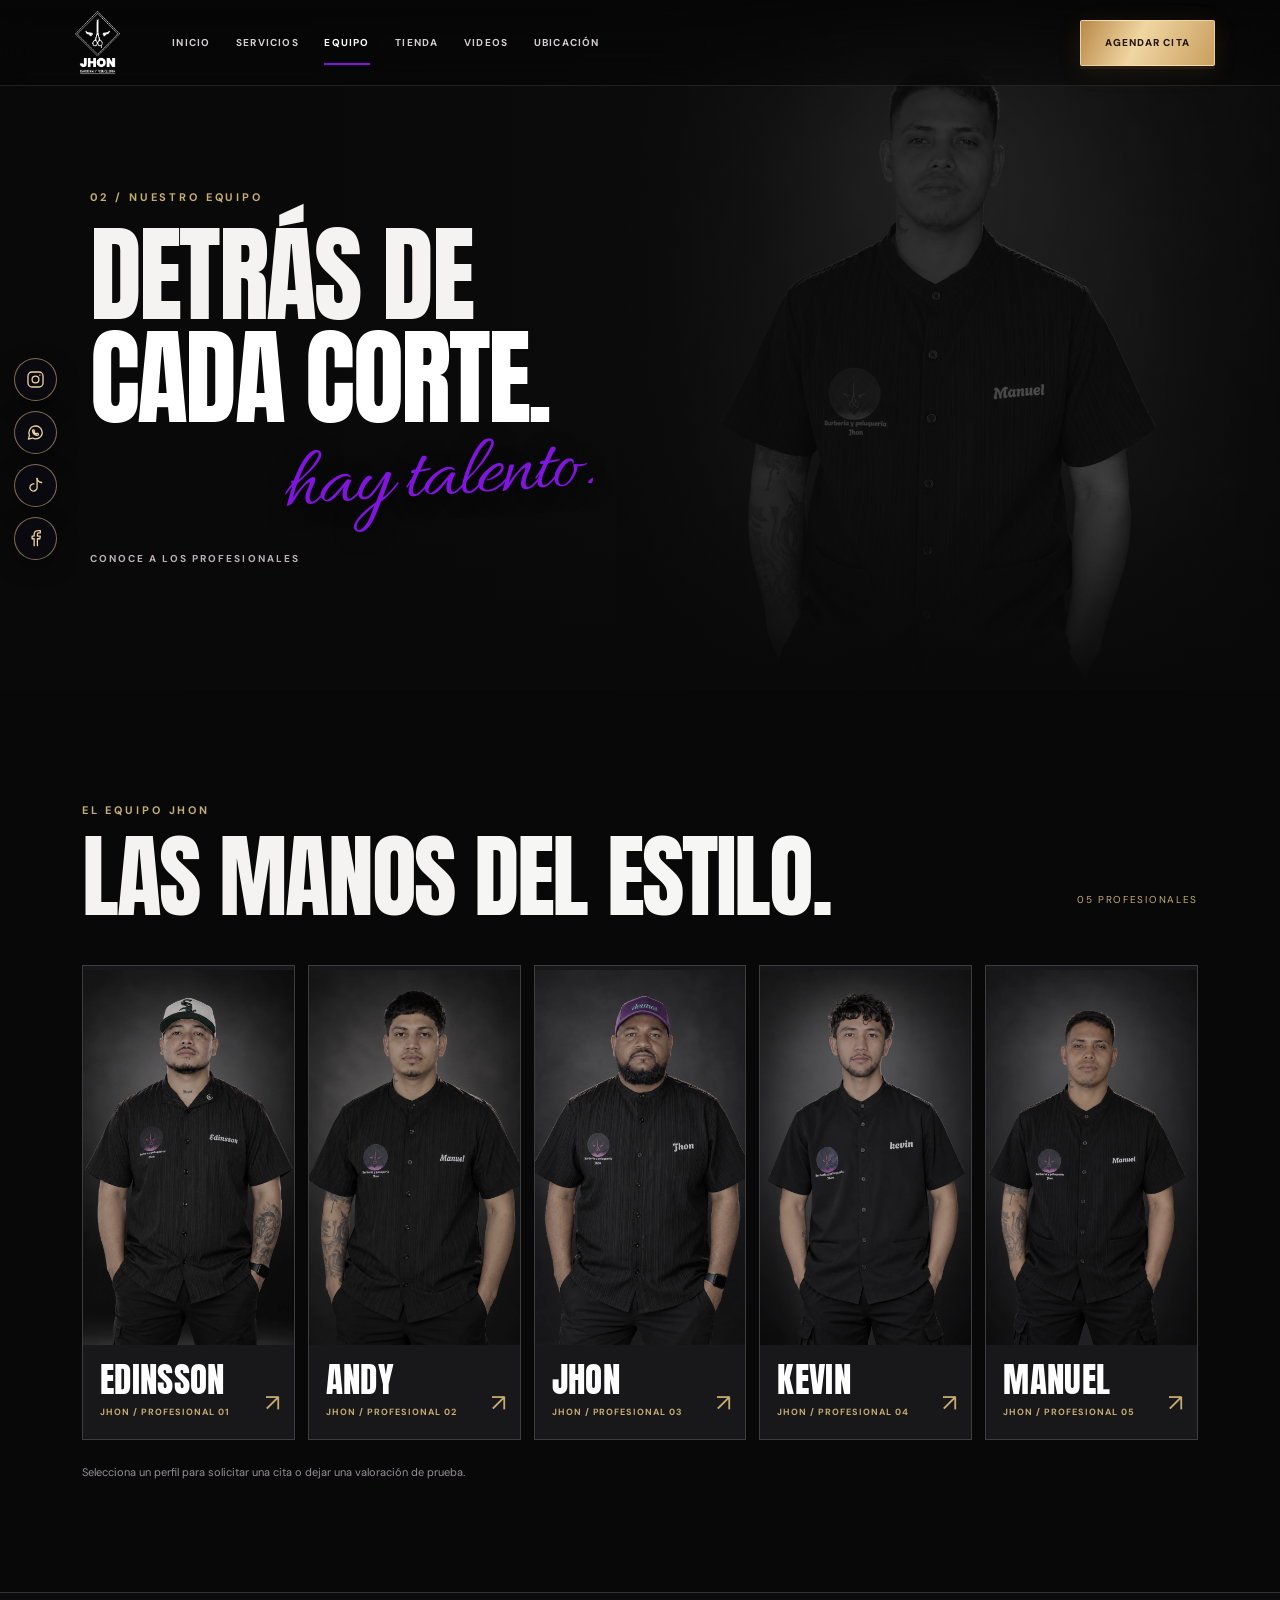
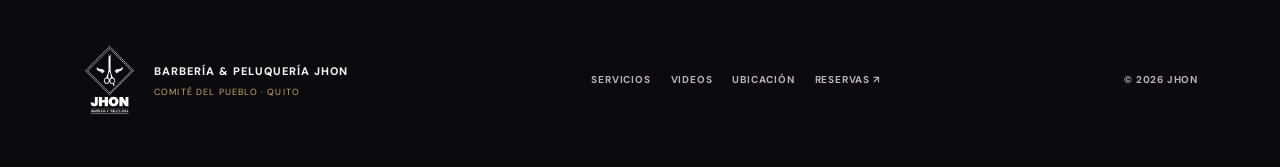
==== commit d3404b1e: "Forzar versión final de filtros y animaciones en barberos.html" ====
--- a/barberos.html
+++ b/barberos.html
@@ -7,4 +7,4 @@
 <aside class="social-rail" aria-label="Redes sociales y contacto"><a class="social-rail-link" href="https://www.google.com/search?q=Barber%C3%ADa%20y%20Peluquer%C3%ADa%20Jhon%20Comit%C3%A9%20del%20Pueblo%20Quito%20Instagram" target="_blank" rel="noopener noreferrer" aria-label="Buscar el perfil de Instagram" title="Instagram · Buscar cuenta oficial"><svg xmlns="http://www.w3.org/2000/svg" width="19" height="19" viewBox="0 0 24 24" fill="none" stroke="currentColor" stroke-width="1.65" stroke-linecap="round" stroke-linejoin="round" aria-hidden="true"><rect x="2.5" y="2.5" width="19" height="19" rx="5"/><circle cx="12" cy="12" r="4.3"/><circle cx="17.5" cy="6.5" r=".9" fill="currentColor" stroke="none"/></svg><span class="social-tooltip">Instagram</span></a><a class="social-rail-link" href="https://wa.me/593962932993" target="_blank" rel="noopener noreferrer" aria-label="Escribir a la barbería por WhatsApp" title="WhatsApp"><svg xmlns="http://www.w3.org/2000/svg" width="19" height="19" viewBox="0 0 24 24" fill="none" stroke="currentColor" stroke-width="1.65" stroke-linecap="round" stroke-linejoin="round" aria-hidden="true"><path d="M20.5 11.6a8.4 8.4 0 0 1-12.4 7.4L3 20.3l1.4-4.8a8.4 8.4 0 1 1 16.1-3.9Z"/><path d="M9 8.6c-.6.2-.9 1.1-.8 1.7.5 2.5 3.1 4.9 5.6 5.4.7.1 1.6-.3 1.8-.8l-.1-1.3-1.8-.8-1 1a6.2 6.2 0 0 1-2.8-2.7l.9-1-.9-1.5H9Z"/></svg><span class="social-tooltip">WhatsApp</span></a><a class="social-rail-link" href="https://www.tiktok.com/search?q=Barberia%20y%20Peluqueria%20Jhon%20Quito" target="_blank" rel="noopener noreferrer" aria-label="Buscar el perfil de TikTok" title="TikTok · Buscar cuenta oficial"><svg xmlns="http://www.w3.org/2000/svg" width="19" height="19" viewBox="0 0 24 24" fill="none" stroke="currentColor" stroke-width="1.65" stroke-linecap="round" stroke-linejoin="round" aria-hidden="true"><path d="M14 3v11.5a4.5 4.5 0 1 1-4-4.47"/><path d="M14 3c.5 3.2 2.3 4.9 5.8 5.2"/></svg><span class="social-tooltip">TikTok</span></a><a class="social-rail-link" href="https://www.facebook.com/search/top?q=Barberia%20y%20Peluqueria%20Jhon%20Quito" target="_blank" rel="noopener noreferrer" aria-label="Buscar el perfil de Facebook" title="Facebook · Buscar cuenta oficial"><svg xmlns="http://www.w3.org/2000/svg" width="19" height="19" viewBox="0 0 24 24" fill="none" stroke="currentColor" stroke-width="1.65" stroke-linecap="round" stroke-linejoin="round" aria-hidden="true"><path d="M14.4 21v-8.7h3.1l.5-3.4h-3.6V6.7c0-1 .4-1.7 1.8-1.7h1.9V2.1a22 22 0 0 0-2.8-.1c-3.3 0-5 1.9-5 5.1v1.8H7.7v3.4h2.6V21"/></svg><span class="social-tooltip">Facebook</span></a></aside>
 <footer class="footer"><div class="footer-brand"><img src="assets/logo-jhon.png" alt="Logo Jhon"><div><strong>BARBERÍA & PELUQUERÍA JHON</strong><small>COMITÉ DEL PUEBLO · QUITO</small></div></div><div class="footer-links"><a href="servicios.html">SERVICIOS</a><a href="videos.html">VIDEOS</a><a href="ubicacion.html">UBICACIÓN</a><a href="reservas.html">RESERVAS ↗</a></div><span class="footer-last">© 2026 JHON</span></footer>
 <div class="modal-overlay" id="videoModal" aria-hidden="true" role="dialog" aria-modal="true" aria-label="Reproducir video"><button class="modal-x" id="closeVideo" aria-label="Cerrar video">×</button><div class="video-modal-frame"><video id="modalPlayer" controls playsinline preload="none"></video><p id="modalVideoTitle"></p></div></div>
-<script src="assets/data.js?v=public-20261023-v6" defer></script><script src="assets/site.js?v=public-20261023-v6" defer></script></body></html>+<script src="assets/data.js?v=public-20261023-v6" defer></script><script src="assets/site.js?v=public-20261023-v7" defer></script></body></html>
--- a/assets/styles.css
+++ b/assets/styles.css
@@ -321,3 +321,155 @@
     width:35%;height:42%;right:14px;bottom:auto;top:16px;border-radius:3px;
   }
 }
+
+
+/* JHON V6 — portada, mapa y navegación premium 2026-10-23 */
+:root{--jhon-gold:#dec18b;--jhon-gold-deep:#a98448}
+/* La tarjeta de servicios usa UNA sola imagen real y sin superposiciones. */
+.home-editorial .editorial-card.wide-editorial{isolation:isolate;background:#111015}
+.home-editorial .editorial-card.wide-editorial>img.editorial-only-photo{
+  position:absolute;inset:0;z-index:0;
+  display:block;width:100%;height:100%;
+  object-fit:cover;object-position:50% 31%;
+  filter:grayscale(.16) brightness(.78) contrast(1.1);
+  transform:none;transition:transform .65s cubic-bezier(.2,.7,.2,1),filter .5s;
+}
+.home-editorial .editorial-card.wide-editorial:hover>img.editorial-only-photo{
+  transform:scale(1.035);filter:grayscale(0) brightness(.85) contrast(1.07);
+}
+.home-editorial .editorial-card.wide-editorial>.editorial-gradient{
+  position:absolute;inset:0;z-index:1;pointer-events:none;
+  background:linear-gradient(to top,rgba(0,0,0,.94) 0%,rgba(0,0,0,.46) 28%,rgba(0,0,0,.05) 67%);
+}
+.home-editorial .editorial-card.wide-editorial>span,
+.home-editorial .editorial-card.wide-editorial>h3{z-index:2}
+/* Acceso premium a citas: alto contraste, sin flecha y con brillo sutil. */
+.header .book-cta.book-cta-gold{
+  position:relative;display:inline-flex;align-items:center;justify-content:center;
+  min-height:46px;padding:0 24px;margin-left:auto;overflow:hidden;isolation:isolate;
+  border:1px solid rgba(255,235,192,.68);border-radius:2px;
+  color:#201508;background:linear-gradient(115deg,#b88948 0%,#f0d6a1 43%,#c99e5f 100%);
+  box-shadow:0 3px 0 rgba(88,52,22,.25),0 5px 24px rgba(204,154,76,.12);
+  font:800 10px/1 var(--body);letter-spacing:.11em;
+  text-shadow:none;white-space:nowrap;
+  transition:transform .23s,box-shadow .25s,filter .25s;
+}
+.header .book-cta.book-cta-gold::before{
+  content:"";position:absolute;z-index:0;inset:-90% auto -90% -70%;
+  width:40%;transform:rotate(25deg) translateX(-220%);
+  background:linear-gradient(90deg,transparent,rgba(255,255,255,.58),transparent);
+  animation:jhonGoldShine 5.5s ease-in-out infinite;
+  pointer-events:none;
+}
+.header .book-cta.book-cta-gold>.book-cta-label{position:relative;z-index:1}
+.header .book-cta.book-cta-gold:hover{
+  transform:translateY(-2px);filter:brightness(1.06);
+  box-shadow:0 8px 30px rgba(216,165,86,.29);
+}
+.header .book-cta.book-cta-gold:focus-visible{outline:2px solid #fce3b4;outline-offset:4px}
+@keyframes jhonGoldShine{
+  0%,69%{transform:rotate(25deg) translateX(-220%)}
+  88%,100%{transform:rotate(25deg) translateX(800%)}
+}
+/* Accesos sociales verticales: búsqueda de cuentas hasta contar con URLs oficiales. */
+.social-rail{
+  position:fixed;z-index:67;left:14px;top:51%;transform:translateY(-50%);
+  display:flex;flex-direction:column;align-items:center;gap:10px;
+  pointer-events:none;
+}
+.social-rail-link{
+  position:relative;pointer-events:auto;
+  display:flex;align-items:center;justify-content:center;
+  width:43px;height:43px;border:1px solid rgba(221,190,133,.55);border-radius:50%;
+  background:rgba(13,10,18,.9);color:#ebd3a2;
+  box-shadow:0 7px 22px rgba(0,0,0,.35);
+  backdrop-filter:blur(10px);-webkit-backdrop-filter:blur(10px);
+  transition:transform .23s,background .23s,color .23s,border-color .23s;
+}
+.social-rail-link:hover,.social-rail-link:focus-visible{
+  background:#d9b778;color:#100e12;border-color:#f1d6a3;
+  transform:translateX(4px);
+}
+.social-rail-link svg{width:19px;height:19px;display:block}
+.social-tooltip{
+  position:absolute;left:calc(100% + 12px);top:50%;transform:translate(-5px,-50%);
+  opacity:0;visibility:hidden;transition:opacity .18s,transform .18s;
+  background:#1b1621;color:#f6e4bf;padding:7px 10px;border:1px solid rgba(214,172,96,.28);
+  border-radius:4px;pointer-events:none;
+  font:700 10px var(--body);white-space:nowrap;letter-spacing:.03em;
+}
+.social-rail-link:hover .social-tooltip,.social-rail-link:focus-visible .social-tooltip{
+  opacity:1;visibility:visible;transform:translate(0,-50%);
+}
+/* Mapa integrado al diseño de la página */
+.home-map{background:#0b090e;overflow:hidden}
+.map-heading{display:flex;gap:25px;align-items:flex-end;justify-content:space-between;max-width:1190px;margin:0 auto 29px}
+.map-heading h2{font-size:clamp(52px,7.5vw,94px);line-height:1;margin:10px 0 0}
+.map-heading h2 span{color:#d9b77c}
+.map-heading p{margin:12px 0 0;font:400 14px/1.7 var(--body);color:#ada4ad}
+.map-heading .text-arrow{margin:0 0 6px;color:#d5ba89}
+.map-layout{
+  max-width:1190px;margin:0 auto;min-height:400px;
+  display:grid;grid-template-columns:minmax(290px,.89fr) minmax(0,1.5fr);
+  overflow:hidden;border:1px solid #55465c;border-radius:14px;
+  background:linear-gradient(135deg,#25152d,#130e18 52%,#0e0b12);
+  box-shadow:0 26px 65px rgba(0,0,0,.25);
+}
+.map-info{padding:34px clamp(22px,3vw,45px);display:flex;flex-direction:column;justify-content:center;min-width:0}
+.map-info-kicker{font:800 10px var(--body);letter-spacing:.15em;color:#d9b77c}
+.map-info h3{margin:22px 0 0;font-size:clamp(34px,3vw,54px);line-height:.99;color:#f6f2ef}
+.map-info h3 em{color:#d9b77c;font-style:normal}
+.map-info>p{font:400 12px/1.8 var(--body);color:#c9c0c8;margin:16px 0}
+.map-info-time{display:grid;grid-template-columns:auto 1fr;gap:8px 14px;align-items:center;margin:9px 0 26px}
+.map-info-time span{font:800 9px var(--body);letter-spacing:.11em;color:#a99cab}
+.map-info-time strong{font:700 11px var(--body);color:#f5ece0}
+.map-link{display:inline-flex;align-items:center;justify-content:space-between;gap:14px;
+  background:#dfbe84;color:#211712;padding:13px 16px;width:max-content;max-width:100%;
+  border-radius:2px;font:800 10px var(--body);letter-spacing:.1em;transition:background .23s,transform .23s;
+}
+.map-link:hover{background:#f3d6a1;transform:translateY(-2px)}
+.map-frame{position:relative;min-width:0;min-height:400px;background:#191420;border-left:1px solid #55465c}
+.map-frame iframe{position:absolute;inset:0;width:100%;height:100%;border:0;display:block;filter:saturate(.7) contrast(1.04)}
+/* Entradas al hacer scroll. Si JavaScript está deshabilitado, todo queda visible. */
+.reveal-item{
+  opacity:0;
+  transform:translate3d(0,25px,0);
+  transition:opacity .72s ease,transform .72s cubic-bezier(.18,.69,.23,1);
+  transition-delay:var(--reveal-delay,0ms);
+}
+.reveal-item.reveal-visible{opacity:1;transform:translate3d(0,0,0)}
+@media(max-width:1000px){
+  .social-rail{left:9px;gap:7px}
+  .social-rail-link{width:37px;height:37px}
+  .map-layout{grid-template-columns:minmax(255px,.8fr) minmax(0,1.3fr)}
+  .map-info{padding:28px}
+}
+@media(max-width:700px){
+  .map-heading{align-items:flex-start;flex-direction:column;gap:12px}
+  .map-heading h2{font-size:clamp(49px,12vw,72px)}
+  .map-layout{display:flex;flex-direction:column}
+  .map-info{padding:28px 25px}
+  .map-info h3{font-size:48px}
+  .map-frame{border-left:0;border-top:1px solid #55465c;min-height:330px}
+}
+@media(max-width:600px){
+  .header .book-cta.book-cta-gold{min-height:39px;padding:0 11px;font-size:9px;letter-spacing:.025em}
+  .social-rail{
+    top:auto;bottom:11px;left:11px;transform:none;flex-direction:row;
+    padding:5px;gap:5px;background:rgba(13,10,18,.75);
+    border:1px solid rgba(218,182,116,.23);border-radius:28px;
+    backdrop-filter:blur(12px);
+  }
+  .social-rail-link{width:35px;height:35px;box-shadow:none}
+  .social-rail-link svg{width:17px;height:17px}
+  .social-rail-link:hover,.social-rail-link:focus-visible{transform:translateY(-2px)}
+  .social-tooltip{display:none}
+  .home-editorial .editorial-card.wide-editorial>img.editorial-only-photo{object-position:49% 24%}
+  .map-heading p{font-size:12px}
+  .map-info h3{font-size:44px}
+  .map-frame{min-height:300px}
+}
+@media(prefers-reduced-motion:reduce){
+  .header .book-cta.book-cta-gold::before{animation:none}
+  .reveal-item{opacity:1;transform:none;transition:none}
+}
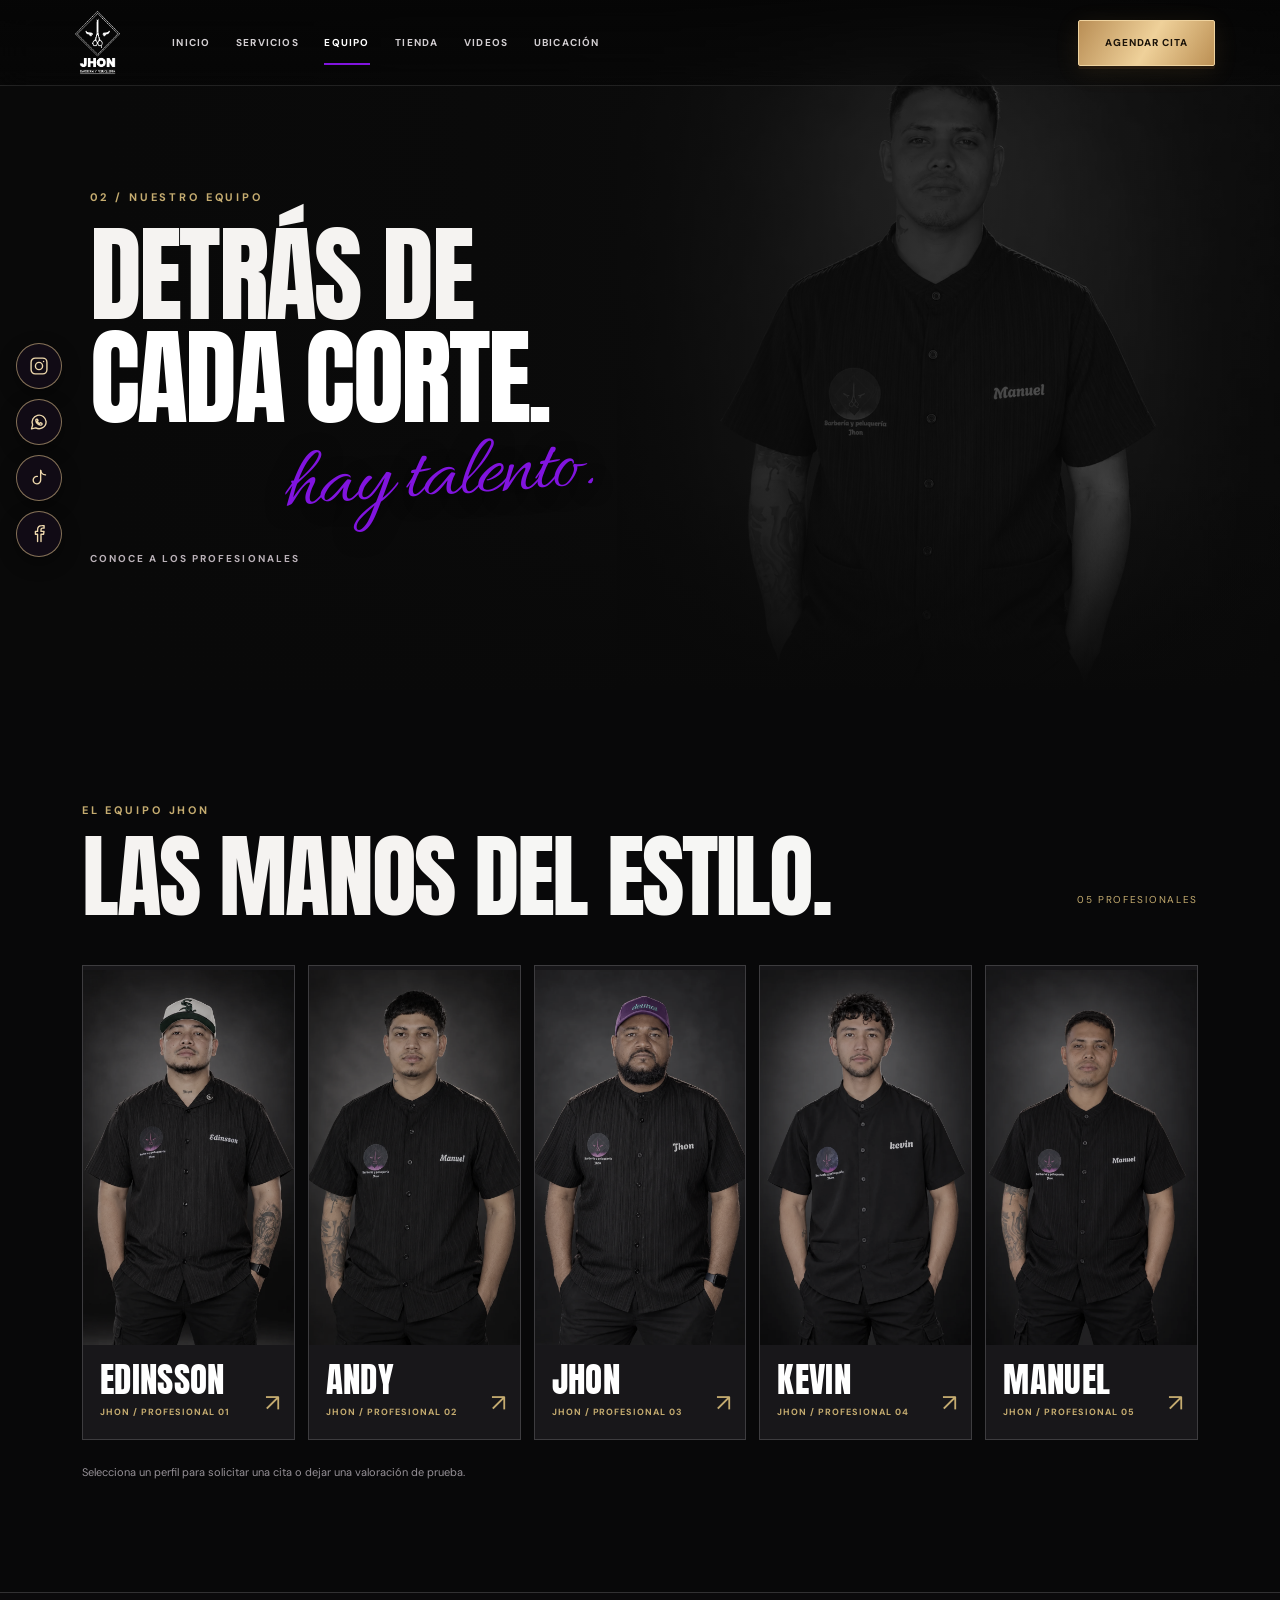
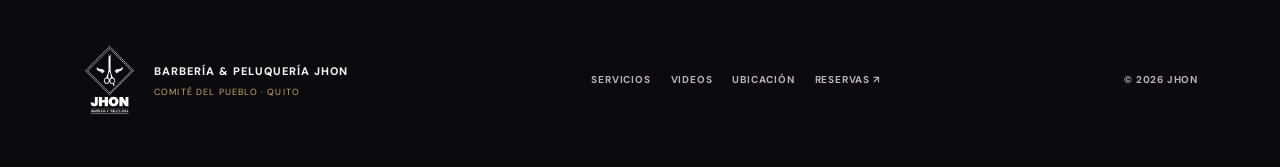
==== commit 096cc357: "Asegurar estilos del mapa, redes sociales y botón dorado sin caché antigua" ====
--- a/barberos.html
+++ b/barberos.html
@@ -1,10 +1,10 @@
-<!doctype html><html lang="es"><head><meta charset="utf-8"><meta name="viewport" content="width=device-width,initial-scale=1"><meta name="theme-color" content="#090909"><meta name="description" content="Barbería y Peluquería Jhon, Comité del Pueblo, Quito. Cortes, barberos, productos y citas."><title>Nuestros barberos | Barbería y Peluquería Jhon</title><link rel="icon" href="assets/favicon.svg" type="image/svg+xml"><link rel="preconnect" href="https://fonts.googleapis.com"><link rel="preconnect" href="https://fonts.gstatic.com" crossorigin><link href="https://fonts.googleapis.com/css2?family=Anton&family=Barlow+Condensed:wght@500;600;700;800;900&family=DM+Sans:wght@400;500;600;700&family=Allura&display=swap" rel="stylesheet"><link rel="stylesheet" href="assets/styles.css?v=public-20261023-v6"></head><body data-page="barberos">
+<!doctype html><html lang="es"><head><meta charset="utf-8"><meta name="viewport" content="width=device-width,initial-scale=1"><meta name="theme-color" content="#090909"><meta name="description" content="Barbería y Peluquería Jhon, Comité del Pueblo, Quito. Cortes, barberos, productos y citas."><title>Nuestros barberos | Barbería y Peluquería Jhon</title><link rel="icon" href="assets/favicon.svg" type="image/svg+xml"><link rel="preconnect" href="https://fonts.googleapis.com"><link rel="preconnect" href="https://fonts.gstatic.com" crossorigin><link href="https://fonts.googleapis.com/css2?family=Anton&family=Barlow+Condensed:wght@500;600;700;800;900&family=DM+Sans:wght@400;500;600;700&family=Allura&display=swap" rel="stylesheet"><link rel="stylesheet" href="assets/styles.css?v=20261023c-main"><link rel="stylesheet" href="assets/jhon-premium-fixes-v7.css?v=20261023c"></head><body data-page="barberos">
 
 <header class="header" id="header"><a class="brand" href="index.html" aria-label="Barbería y Peluquería Jhon, inicio"><img src="assets/logo-jhon.png" alt="Jhon Barbería y Peluquería"></a><nav class="nav" aria-label="Navegación principal"><a class="nav-item " href="index.html">INICIO</a><a class="nav-item " href="servicios.html">SERVICIOS</a><a class="nav-item is-active" href="barberos.html">EQUIPO</a><a class="nav-item " href="productos.html">TIENDA</a><a class="nav-item " href="videos.html">VIDEOS</a><a class="nav-item " href="ubicacion.html">UBICACIÓN</a></nav><a class="book-cta book-cta-gold" href="reservas.html" aria-label="Agendar cita en Barbería Jhon"><span class="book-cta-label">AGENDAR CITA</span></a><button type="button" id="mobileToggle" class="hamburger" aria-label="Abrir menú" aria-expanded="false"><i></i><i></i></button></header>
 <div class="mobile-menu" id="mobileMenu" aria-hidden="true"><a href="index.html" class="mobile-link ">INICIO <span>↗</span></a><a href="servicios.html" class="mobile-link ">SERVICIOS <span>↗</span></a><a href="barberos.html" class="mobile-link is-active">EQUIPO <span>↗</span></a><a href="productos.html" class="mobile-link ">TIENDA <span>↗</span></a><a href="videos.html" class="mobile-link ">VIDEOS <span>↗</span></a><a href="ubicacion.html" class="mobile-link ">UBICACIÓN <span>↗</span></a><a class="mobile-link mobile-book" href="reservas.html">RESERVAR CITA <span>↗</span></a><small>COMITÉ DEL PUEBLO / QUITO</small></div>
 <main><section class="page-hero team-hero"><div class="page-hero-image" style="background-image:url('assets/manuel-2.webp')"></div><div class="page-shade"></div><div class="page-title-container"><span class="overline">02 / NUESTRO EQUIPO</span><h1 class="display page-giant">DETRÁS DE<br><span>CADA CORTE.</span></h1><div class="script title-script">hay talento.</div><p>CONOCE A LOS PROFESIONALES</p></div></section><section class="team-section section-pad"><div class="headline-split"><div><span class="overline">EL EQUIPO JHON</span><h2 class="display">LAS MANOS <span>DEL ESTILO.</span></h2></div><span class="counter-tiny">05 PROFESIONALES</span></div><div class="team-grid" id="teamGrid"><a class="team-card" href="reservas.html?barbero=edinsson" aria-label="Solicitar cita con Edinsson"><div class="photo-frame"><img src="assets/edinsson.webp" alt="Retrato de Edinsson" loading="lazy"></div><div class="team-card-info"><span class="team-card-name">Edinsson</span><span class="team-card-role">JHON / PROFESIONAL 01</span></div><span class="team-card-arrow">↗</span></a><a class="team-card" href="reservas.html?barbero=andy" aria-label="Solicitar cita con Andy"><div class="photo-frame"><img src="assets/manuel.webp" alt="Retrato de Andy" loading="lazy"></div><div class="team-card-info"><span class="team-card-name">Andy</span><span class="team-card-role">JHON / PROFESIONAL 02</span></div><span class="team-card-arrow">↗</span></a><a class="team-card" href="reservas.html?barbero=jhon" aria-label="Solicitar cita con Jhon"><div class="photo-frame"><img src="assets/jhon.webp" alt="Retrato de Jhon" loading="lazy"></div><div class="team-card-info"><span class="team-card-name">Jhon</span><span class="team-card-role">JHON / PROFESIONAL 03</span></div><span class="team-card-arrow">↗</span></a><a class="team-card" href="reservas.html?barbero=kevin" aria-label="Solicitar cita con Kevin"><div class="photo-frame"><img src="assets/kevin.webp" alt="Retrato de Kevin" loading="lazy"></div><div class="team-card-info"><span class="team-card-name">Kevin</span><span class="team-card-role">JHON / PROFESIONAL 04</span></div><span class="team-card-arrow">↗</span></a><a class="team-card" href="reservas.html?barbero=manuel-2" aria-label="Solicitar cita con Manuel"><div class="photo-frame"><img src="assets/manuel-2.webp" alt="Retrato de Manuel" loading="lazy"></div><div class="team-card-info"><span class="team-card-name">Manuel</span><span class="team-card-role">JHON / PROFESIONAL 05</span></div><span class="team-card-arrow">↗</span></a></div><p class="fineprint">Selecciona un perfil para solicitar una cita o dejar una valoración de prueba.</p></section>
 <div class="modal-overlay" id="barberModal" aria-hidden="true" role="dialog" aria-modal="true" aria-label="Perfil del profesional"><button type="button" class="modal-x" id="closeBarber" aria-label="Cerrar perfil">×</button><div class="barber-modal-layout"><img id="modalBarberPhoto" src="" alt=""><div class="barber-modal-copy"><span class="overline">PROFESIONAL · JHON</span><h2 id="modalBarberName" class="display"></h2><span class="script">tu próximo look.</span><a id="modalBarberLink" class="btn-white" href="reservas.html">RESERVAR CON ÉL ↗</a><div class="rate-box"><p class="overline">VALORAR AL PROFESIONAL</p><div id="starButtons" class="stars"></div><textarea rows="3" id="rateComment" placeholder="Tu experiencia (opcional)" aria-label="Comentario"></textarea><button id="sendRating" class="text-arrow" type="button">GUARDAR VALORACIÓN DE PRUEBA ↗</button><p id="rateStatus" class="fineprint" aria-live="polite"></p></div></div></div></div></main>
-<aside class="social-rail" aria-label="Redes sociales y contacto"><a class="social-rail-link" href="https://www.google.com/search?q=Barber%C3%ADa%20y%20Peluquer%C3%ADa%20Jhon%20Comit%C3%A9%20del%20Pueblo%20Quito%20Instagram" target="_blank" rel="noopener noreferrer" aria-label="Buscar el perfil de Instagram" title="Instagram · Buscar cuenta oficial"><svg xmlns="http://www.w3.org/2000/svg" width="19" height="19" viewBox="0 0 24 24" fill="none" stroke="currentColor" stroke-width="1.65" stroke-linecap="round" stroke-linejoin="round" aria-hidden="true"><rect x="2.5" y="2.5" width="19" height="19" rx="5"/><circle cx="12" cy="12" r="4.3"/><circle cx="17.5" cy="6.5" r=".9" fill="currentColor" stroke="none"/></svg><span class="social-tooltip">Instagram</span></a><a class="social-rail-link" href="https://wa.me/593962932993" target="_blank" rel="noopener noreferrer" aria-label="Escribir a la barbería por WhatsApp" title="WhatsApp"><svg xmlns="http://www.w3.org/2000/svg" width="19" height="19" viewBox="0 0 24 24" fill="none" stroke="currentColor" stroke-width="1.65" stroke-linecap="round" stroke-linejoin="round" aria-hidden="true"><path d="M20.5 11.6a8.4 8.4 0 0 1-12.4 7.4L3 20.3l1.4-4.8a8.4 8.4 0 1 1 16.1-3.9Z"/><path d="M9 8.6c-.6.2-.9 1.1-.8 1.7.5 2.5 3.1 4.9 5.6 5.4.7.1 1.6-.3 1.8-.8l-.1-1.3-1.8-.8-1 1a6.2 6.2 0 0 1-2.8-2.7l.9-1-.9-1.5H9Z"/></svg><span class="social-tooltip">WhatsApp</span></a><a class="social-rail-link" href="https://www.tiktok.com/search?q=Barberia%20y%20Peluqueria%20Jhon%20Quito" target="_blank" rel="noopener noreferrer" aria-label="Buscar el perfil de TikTok" title="TikTok · Buscar cuenta oficial"><svg xmlns="http://www.w3.org/2000/svg" width="19" height="19" viewBox="0 0 24 24" fill="none" stroke="currentColor" stroke-width="1.65" stroke-linecap="round" stroke-linejoin="round" aria-hidden="true"><path d="M14 3v11.5a4.5 4.5 0 1 1-4-4.47"/><path d="M14 3c.5 3.2 2.3 4.9 5.8 5.2"/></svg><span class="social-tooltip">TikTok</span></a><a class="social-rail-link" href="https://www.facebook.com/search/top?q=Barberia%20y%20Peluqueria%20Jhon%20Quito" target="_blank" rel="noopener noreferrer" aria-label="Buscar el perfil de Facebook" title="Facebook · Buscar cuenta oficial"><svg xmlns="http://www.w3.org/2000/svg" width="19" height="19" viewBox="0 0 24 24" fill="none" stroke="currentColor" stroke-width="1.65" stroke-linecap="round" stroke-linejoin="round" aria-hidden="true"><path d="M14.4 21v-8.7h3.1l.5-3.4h-3.6V6.7c0-1 .4-1.7 1.8-1.7h1.9V2.1a22 22 0 0 0-2.8-.1c-3.3 0-5 1.9-5 5.1v1.8H7.7v3.4h2.6V21"/></svg><span class="social-tooltip">Facebook</span></a></aside>
+<aside class="social-rail" aria-label="Redes sociales y contacto"><a class="social-rail-link" href="https://www.google.com/search?q=Barber%C3%ADa%20y%20Peluquer%C3%ADa%20Jhon%20Comit%C3%A9%20del%20Pueblo%20Quito%20Instagram" target="_blank" rel="noopener noreferrer" aria-label="Buscar el perfil de Instagram" title="Instagram · Buscar cuenta oficial"><svg xmlns="http://www.w3.org/2000/svg" width="19" height="19" viewBox="0 0 24 24" fill="none" stroke="currentColor" stroke-width="1.65" stroke-linecap="round" stroke-linejoin="round" aria-hidden="true"><rect x="2.5" y="2.5" width="19" height="19" rx="5"/><circle cx="12" cy="12" r="4.3"/><circle cx="17.5" cy="6.5" r=".9" fill="currentColor" stroke="none"/></svg><span class="social-tooltip">Instagram</span></a><a class="social-rail-link" href="https://www.google.com/search?q=Barber%C3%ADa%20y%20Peluquer%C3%ADa%20Jhon%20Comit%C3%A9%20del%20Pueblo%20Quito%20WhatsApp" target="_blank" rel="noopener noreferrer" aria-label="Buscar contacto oficial de WhatsApp de Barbería Jhon" title="WhatsApp · Contacto por confirmar"><svg xmlns="http://www.w3.org/2000/svg" width="19" height="19" viewBox="0 0 24 24" fill="none" stroke="currentColor" stroke-width="1.65" stroke-linecap="round" stroke-linejoin="round" aria-hidden="true"><path d="M20.5 11.6a8.4 8.4 0 0 1-12.4 7.4L3 20.3l1.4-4.8a8.4 8.4 0 1 1 16.1-3.9Z"/><path d="M9 8.6c-.6.2-.9 1.1-.8 1.7.5 2.5 3.1 4.9 5.6 5.4.7.1 1.6-.3 1.8-.8l-.1-1.3-1.8-.8-1 1a6.2 6.2 0 0 1-2.8-2.7l.9-1-.9-1.5H9Z"/></svg><span class="social-tooltip">WhatsApp</span></a><a class="social-rail-link" href="https://www.tiktok.com/search?q=Barberia%20y%20Peluqueria%20Jhon%20Quito" target="_blank" rel="noopener noreferrer" aria-label="Buscar el perfil de TikTok" title="TikTok · Buscar cuenta oficial"><svg xmlns="http://www.w3.org/2000/svg" width="19" height="19" viewBox="0 0 24 24" fill="none" stroke="currentColor" stroke-width="1.65" stroke-linecap="round" stroke-linejoin="round" aria-hidden="true"><path d="M14 3v11.5a4.5 4.5 0 1 1-4-4.47"/><path d="M14 3c.5 3.2 2.3 4.9 5.8 5.2"/></svg><span class="social-tooltip">TikTok</span></a><a class="social-rail-link" href="https://www.facebook.com/search/top?q=Barberia%20y%20Peluqueria%20Jhon%20Quito" target="_blank" rel="noopener noreferrer" aria-label="Buscar el perfil de Facebook" title="Facebook · Buscar cuenta oficial"><svg xmlns="http://www.w3.org/2000/svg" width="19" height="19" viewBox="0 0 24 24" fill="none" stroke="currentColor" stroke-width="1.65" stroke-linecap="round" stroke-linejoin="round" aria-hidden="true"><path d="M14.4 21v-8.7h3.1l.5-3.4h-3.6V6.7c0-1 .4-1.7 1.8-1.7h1.9V2.1a22 22 0 0 0-2.8-.1c-3.3 0-5 1.9-5 5.1v1.8H7.7v3.4h2.6V21"/></svg><span class="social-tooltip">Facebook</span></a></aside>
 <footer class="footer"><div class="footer-brand"><img src="assets/logo-jhon.png" alt="Logo Jhon"><div><strong>BARBERÍA & PELUQUERÍA JHON</strong><small>COMITÉ DEL PUEBLO · QUITO</small></div></div><div class="footer-links"><a href="servicios.html">SERVICIOS</a><a href="videos.html">VIDEOS</a><a href="ubicacion.html">UBICACIÓN</a><a href="reservas.html">RESERVAS ↗</a></div><span class="footer-last">© 2026 JHON</span></footer>
 <div class="modal-overlay" id="videoModal" aria-hidden="true" role="dialog" aria-modal="true" aria-label="Reproducir video"><button class="modal-x" id="closeVideo" aria-label="Cerrar video">×</button><div class="video-modal-frame"><video id="modalPlayer" controls playsinline preload="none"></video><p id="modalVideoTitle"></p></div></div>
 <script src="assets/data.js?v=public-20261023-v6" defer></script><script src="assets/site.js?v=public-20261023-v7" defer></script></body></html>
--- a/assets/jhon-premium-fixes-v7.css
+++ b/assets/jhon-premium-fixes-v7.css
@@ -0,0 +1,225 @@
+/* JHON V6 — portada, mapa y navegación premium 2026-10-23 */
+:root{--jhon-gold:#dec18b;--jhon-gold-deep:#a98448}
+/* La tarjeta de servicios usa UNA sola imagen real y sin superposiciones. */
+.home-editorial .editorial-card.wide-editorial{isolation:isolate;background:#111015}
+.home-editorial .editorial-card.wide-editorial>img.editorial-only-photo{
+  position:absolute;inset:0;z-index:0;
+  display:block;width:100%;height:100%;
+  object-fit:cover;object-position:50% 31%;
+  filter:grayscale(.16) brightness(.78) contrast(1.1);
+  transform:none;transition:transform .65s cubic-bezier(.2,.7,.2,1),filter .5s;
+}
+.home-editorial .editorial-card.wide-editorial:hover>img.editorial-only-photo{
+  transform:scale(1.035);filter:grayscale(0) brightness(.85) contrast(1.07);
+}
+.home-editorial .editorial-card.wide-editorial>.editorial-gradient{
+  position:absolute;inset:0;z-index:1;pointer-events:none;
+  background:linear-gradient(to top,rgba(0,0,0,.94) 0%,rgba(0,0,0,.46) 28%,rgba(0,0,0,.05) 67%);
+}
+.home-editorial .editorial-card.wide-editorial>span,
+.home-editorial .editorial-card.wide-editorial>h3{z-index:2}
+/* Acceso premium a citas: alto contraste, sin flecha y con brillo sutil. */
+.header .book-cta.book-cta-gold{
+  position:relative;display:inline-flex;align-items:center;justify-content:center;
+  min-height:46px;padding:0 24px;margin-left:auto;overflow:hidden;isolation:isolate;
+  border:1px solid rgba(255,235,192,.68);border-radius:2px;
+  color:#201508;background:linear-gradient(115deg,#b88948 0%,#f0d6a1 43%,#c99e5f 100%);
+  box-shadow:0 3px 0 rgba(88,52,22,.25),0 5px 24px rgba(204,154,76,.12);
+  font:800 10px/1 var(--body);letter-spacing:.11em;
+  text-shadow:none;white-space:nowrap;
+  transition:transform .23s,box-shadow .25s,filter .25s;
+}
+.header .book-cta.book-cta-gold::before{
+  content:"";position:absolute;z-index:0;inset:-90% auto -90% -70%;
+  width:40%;transform:rotate(25deg) translateX(-220%);
+  background:linear-gradient(90deg,transparent,rgba(255,255,255,.58),transparent);
+  animation:jhonGoldShine 5.5s ease-in-out infinite;
+  pointer-events:none;
+}
+.header .book-cta.book-cta-gold>.book-cta-label{position:relative;z-index:1}
+.header .book-cta.book-cta-gold:hover{
+  transform:translateY(-2px);filter:brightness(1.06);
+  box-shadow:0 8px 30px rgba(216,165,86,.29);
+}
+.header .book-cta.book-cta-gold:focus-visible{outline:2px solid #fce3b4;outline-offset:4px}
+@keyframes jhonGoldShine{
+  0%,69%{transform:rotate(25deg) translateX(-220%)}
+  88%,100%{transform:rotate(25deg) translateX(800%)}
+}
+/* Accesos sociales verticales: búsqueda de cuentas hasta contar con URLs oficiales. */
+.social-rail{
+  position:fixed;z-index:67;left:14px;top:51%;transform:translateY(-50%);
+  display:flex;flex-direction:column;align-items:center;gap:10px;
+  pointer-events:none;
+}
+.social-rail-link{
+  position:relative;pointer-events:auto;
+  display:flex;align-items:center;justify-content:center;
+  width:43px;height:43px;border:1px solid rgba(221,190,133,.55);border-radius:50%;
+  background:rgba(13,10,18,.9);color:#ebd3a2;
+  box-shadow:0 7px 22px rgba(0,0,0,.35);
+  backdrop-filter:blur(10px);-webkit-backdrop-filter:blur(10px);
+  transition:transform .23s,background .23s,color .23s,border-color .23s;
+}
+.social-rail-link:hover,.social-rail-link:focus-visible{
+  background:#d9b778;color:#100e12;border-color:#f1d6a3;
+  transform:translateX(4px);
+}
+.social-rail-link svg{width:19px;height:19px;display:block}
+.social-tooltip{
+  position:absolute;left:calc(100% + 12px);top:50%;transform:translate(-5px,-50%);
+  opacity:0;visibility:hidden;transition:opacity .18s,transform .18s;
+  background:#1b1621;color:#f6e4bf;padding:7px 10px;border:1px solid rgba(214,172,96,.28);
+  border-radius:4px;pointer-events:none;
+  font:700 10px var(--body);white-space:nowrap;letter-spacing:.03em;
+}
+.social-rail-link:hover .social-tooltip,.social-rail-link:focus-visible .social-tooltip{
+  opacity:1;visibility:visible;transform:translate(0,-50%);
+}
+/* Mapa integrado al diseño de la página */
+.home-map{background:#0b090e;overflow:hidden}
+.map-heading{display:flex;gap:25px;align-items:flex-end;justify-content:space-between;max-width:1190px;margin:0 auto 29px}
+.map-heading h2{font-size:clamp(52px,7.5vw,94px);line-height:1;margin:10px 0 0}
+.map-heading h2 span{color:#d9b77c}
+.map-heading p{margin:12px 0 0;font:400 14px/1.7 var(--body);color:#ada4ad}
+.map-heading .text-arrow{margin:0 0 6px;color:#d5ba89}
+.map-layout{
+  max-width:1190px;margin:0 auto;min-height:400px;
+  display:grid;grid-template-columns:minmax(290px,.89fr) minmax(0,1.5fr);
+  overflow:hidden;border:1px solid #55465c;border-radius:14px;
+  background:linear-gradient(135deg,#25152d,#130e18 52%,#0e0b12);
+  box-shadow:0 26px 65px rgba(0,0,0,.25);
+}
+.map-info{padding:34px clamp(22px,3vw,45px);display:flex;flex-direction:column;justify-content:center;min-width:0}
+.map-info-kicker{font:800 10px var(--body);letter-spacing:.15em;color:#d9b77c}
+.map-info h3{margin:22px 0 0;font-size:clamp(34px,3vw,54px);line-height:.99;color:#f6f2ef}
+.map-info h3 em{color:#d9b77c;font-style:normal}
+.map-info>p{font:400 12px/1.8 var(--body);color:#c9c0c8;margin:16px 0}
+.map-info-time{display:grid;grid-template-columns:auto 1fr;gap:8px 14px;align-items:center;margin:9px 0 26px}
+.map-info-time span{font:800 9px var(--body);letter-spacing:.11em;color:#a99cab}
+.map-info-time strong{font:700 11px var(--body);color:#f5ece0}
+.map-link{display:inline-flex;align-items:center;justify-content:space-between;gap:14px;
+  background:#dfbe84;color:#211712;padding:13px 16px;width:max-content;max-width:100%;
+  border-radius:2px;font:800 10px var(--body);letter-spacing:.1em;transition:background .23s,transform .23s;
+}
+.map-link:hover{background:#f3d6a1;transform:translateY(-2px)}
+.map-frame{position:relative;min-width:0;min-height:400px;background:#191420;border-left:1px solid #55465c}
+.map-frame iframe{position:absolute;inset:0;width:100%;height:100%;border:0;display:block;filter:saturate(.7) contrast(1.04)}
+/* Entradas al hacer scroll. Si JavaScript está deshabilitado, todo queda visible. */
+.reveal-item{
+  opacity:0;
+  transform:translate3d(0,25px,0);
+  transition:opacity .72s ease,transform .72s cubic-bezier(.18,.69,.23,1);
+  transition-delay:var(--reveal-delay,0ms);
+}
+.reveal-item.reveal-visible{opacity:1;transform:translate3d(0,0,0)}
+@media(max-width:1000px){
+  .social-rail{left:9px;gap:7px}
+  .social-rail-link{width:37px;height:37px}
+  .map-layout{grid-template-columns:minmax(255px,.8fr) minmax(0,1.3fr)}
+  .map-info{padding:28px}
+}
+@media(max-width:700px){
+  .map-heading{align-items:flex-start;flex-direction:column;gap:12px}
+  .map-heading h2{font-size:clamp(49px,12vw,72px)}
+  .map-layout{display:flex;flex-direction:column}
+  .map-info{padding:28px 25px}
+  .map-info h3{font-size:48px}
+  .map-frame{border-left:0;border-top:1px solid #55465c;min-height:330px}
+}
+@media(max-width:600px){
+  .header .book-cta.book-cta-gold{min-height:39px;padding:0 11px;font-size:9px;letter-spacing:.025em}
+  .social-rail{
+    top:auto;bottom:11px;left:11px;transform:none;flex-direction:row;
+    padding:5px;gap:5px;background:rgba(13,10,18,.75);
+    border:1px solid rgba(218,182,116,.23);border-radius:28px;
+    backdrop-filter:blur(12px);
+  }
+  .social-rail-link{width:35px;height:35px;box-shadow:none}
+  .social-rail-link svg{width:17px;height:17px}
+  .social-rail-link:hover,.social-rail-link:focus-visible{transform:translateY(-2px)}
+  .social-tooltip{display:none}
+  .home-editorial .editorial-card.wide-editorial>img.editorial-only-photo{object-position:49% 24%}
+  .map-heading p{font-size:12px}
+  .map-info h3{font-size:44px}
+  .map-frame{min-height:300px}
+}
+@media(prefers-reduced-motion:reduce){
+  .header .book-cta.book-cta-gold::before{animation:none}
+  .reveal-item{opacity:1;transform:none;transition:none}
+}
+
+
+/* V7: segunda hoja CSS independiente para evitar estilos anteriores almacenados en caché */
+.home-map,.home-map *, .social-rail,.social-rail *, .book-cta-gold{box-sizing:border-box}
+.home-map{position:relative;display:block;clear:both;background:#0a090d!important;padding:84px clamp(20px,6.4vw,110px) 98px!important}
+.home-map .map-heading{display:flex!important;max-width:1230px;justify-content:space-between;align-items:flex-end;gap:32px;margin:0 auto 32px}
+.home-map .map-heading h2{font-family:Anton,'Arial Narrow',sans-serif;font-size:clamp(56px,6.9vw,106px)!important;line-height:1.02!important;letter-spacing:-.025em;color:#f5f2f1}
+.home-map .map-heading p{font-size:14px!important;color:#b5aab7}
+.home-map .map-layout{
+  display:grid!important;grid-template-columns:minmax(300px,.82fr) minmax(0,1.32fr)!important;
+  max-width:1230px;min-height:420px;margin:0 auto;
+  border:1px solid rgba(201,171,122,.43);
+  border-radius:13px;overflow:hidden;
+  background:linear-gradient(140deg,#261831 0%,#110d16 74%);
+  box-shadow:0 24px 74px rgba(0,0,0,.4)
+}
+.home-map .map-info{display:flex!important;flex-direction:column;justify-content:center;min-width:0;padding:36px 42px}
+.home-map .map-info h3{margin:17px 0 4px;font-family:Anton,'Arial Narrow',sans-serif!important;font-size:clamp(39px,3.4vw,57px)!important;line-height:1.04!important}
+.home-map .map-info p{font-size:13px;line-height:1.75;max-width:35ch}
+.home-map .map-info-time{display:grid!important;grid-template-columns:max-content 1fr;gap:10px 15px;margin:14px 0 24px;white-space:normal}
+.home-map .map-info-time span,.home-map .map-info-time strong{font-size:11px;line-height:1.35}
+.home-map .map-frame{position:relative!important;display:block!important;min-height:420px!important;height:auto!important;overflow:hidden}
+.home-map .map-frame iframe{position:absolute!important;inset:0!important;display:block!important;width:100%!important;height:100%!important;min-height:100%!important;border:0!important}
+.social-rail{
+  position:fixed!important;top:50%!important;left:16px!important;bottom:auto!important;
+  transform:translateY(-50%)!important;
+  z-index:85!important;display:flex!important;flex-direction:column!important;
+  gap:10px!important;align-items:center!important;width:max-content!important;
+  padding:0!important;border:0!important;background:transparent!important;
+}
+.social-rail .social-rail-link{
+  display:flex!important;align-items:center!important;justify-content:center!important;
+  width:46px!important;height:46px!important;min-width:46px!important;min-height:46px!important;
+  border-radius:50%!important;border:1px solid rgba(230,199,145,.55)!important;
+  color:#efd9ad!important;background:rgba(19,13,23,.92)!important;
+  text-decoration:none!important;font-size:0!important;line-height:1!important;
+  box-shadow:0 6px 18px rgba(0,0,0,.38)!important
+}
+.social-rail .social-rail-link:hover,.social-rail .social-rail-link:focus-visible{
+  background:#ddbc82!important;color:#15101b!important;transform:translateX(4px)
+}
+.social-rail .social-rail-link svg{display:block!important;flex:none!important;width:20px!important;height:20px!important}
+.social-rail .social-tooltip{position:absolute!important;opacity:0!important;visibility:hidden!important}
+.social-rail .social-rail-link:hover .social-tooltip,.social-rail .social-rail-link:focus-visible .social-tooltip{opacity:1!important;visibility:visible!important}
+.header a.book-cta-gold,.header .book-cta.book-cta-gold{
+  background:linear-gradient(120deg,#b98e55,#efd19a 52%,#bc9054)!important;
+  color:#1c140a!important;border:1px solid #efd39f!important;
+  min-height:46px!important;padding:0 26px!important;font-weight:800!important;
+  font-size:10px!important;letter-spacing:.09em!important;
+  text-decoration:none!important;
+}
+.header a.book-cta-gold:hover{box-shadow:0 10px 30px rgba(214,165,79,.34)!important;transform:translateY(-2px)!important}
+@media(max-width:800px){
+  .home-map{padding:68px 22px 75px!important}
+  .home-map .map-heading{display:block!important}
+  .home-map .map-heading .text-arrow{display:inline-flex;margin-top:17px}
+  .home-map .map-layout{grid-template-columns:1fr!important;display:flex!important;flex-direction:column}
+  .home-map .map-info{padding:30px!important}
+  .home-map .map-frame{height:360px!important;min-height:360px!important}
+  .social-rail{left:9px!important;gap:7px!important}
+  .social-rail .social-rail-link{width:39px!important;height:39px!important;min-width:39px!important;min-height:39px!important}
+}
+@media(max-width:600px){
+  .social-rail{top:auto!important;bottom:14px!important;left:9px!important;
+    transform:none!important;flex-direction:row!important;gap:7px!important;
+    padding:6px!important;background:rgba(15,11,20,.93)!important;
+    border:1px solid rgba(214,178,115,.37)!important;border-radius:45px!important;
+  }
+  .social-rail .social-rail-link{width:35px!important;height:35px!important;min-width:35px!important;min-height:35px!important}
+  .social-rail .social-tooltip{display:none!important}
+  .home-map .map-heading h2{font-size:58px!important}
+  .home-map .map-info h3{font-size:46px!important}
+  .home-map .map-frame{height:320px!important;min-height:320px!important}
+  .header a.book-cta-gold{min-height:39px!important;padding:0 11px!important;font-size:9px!important}
+}
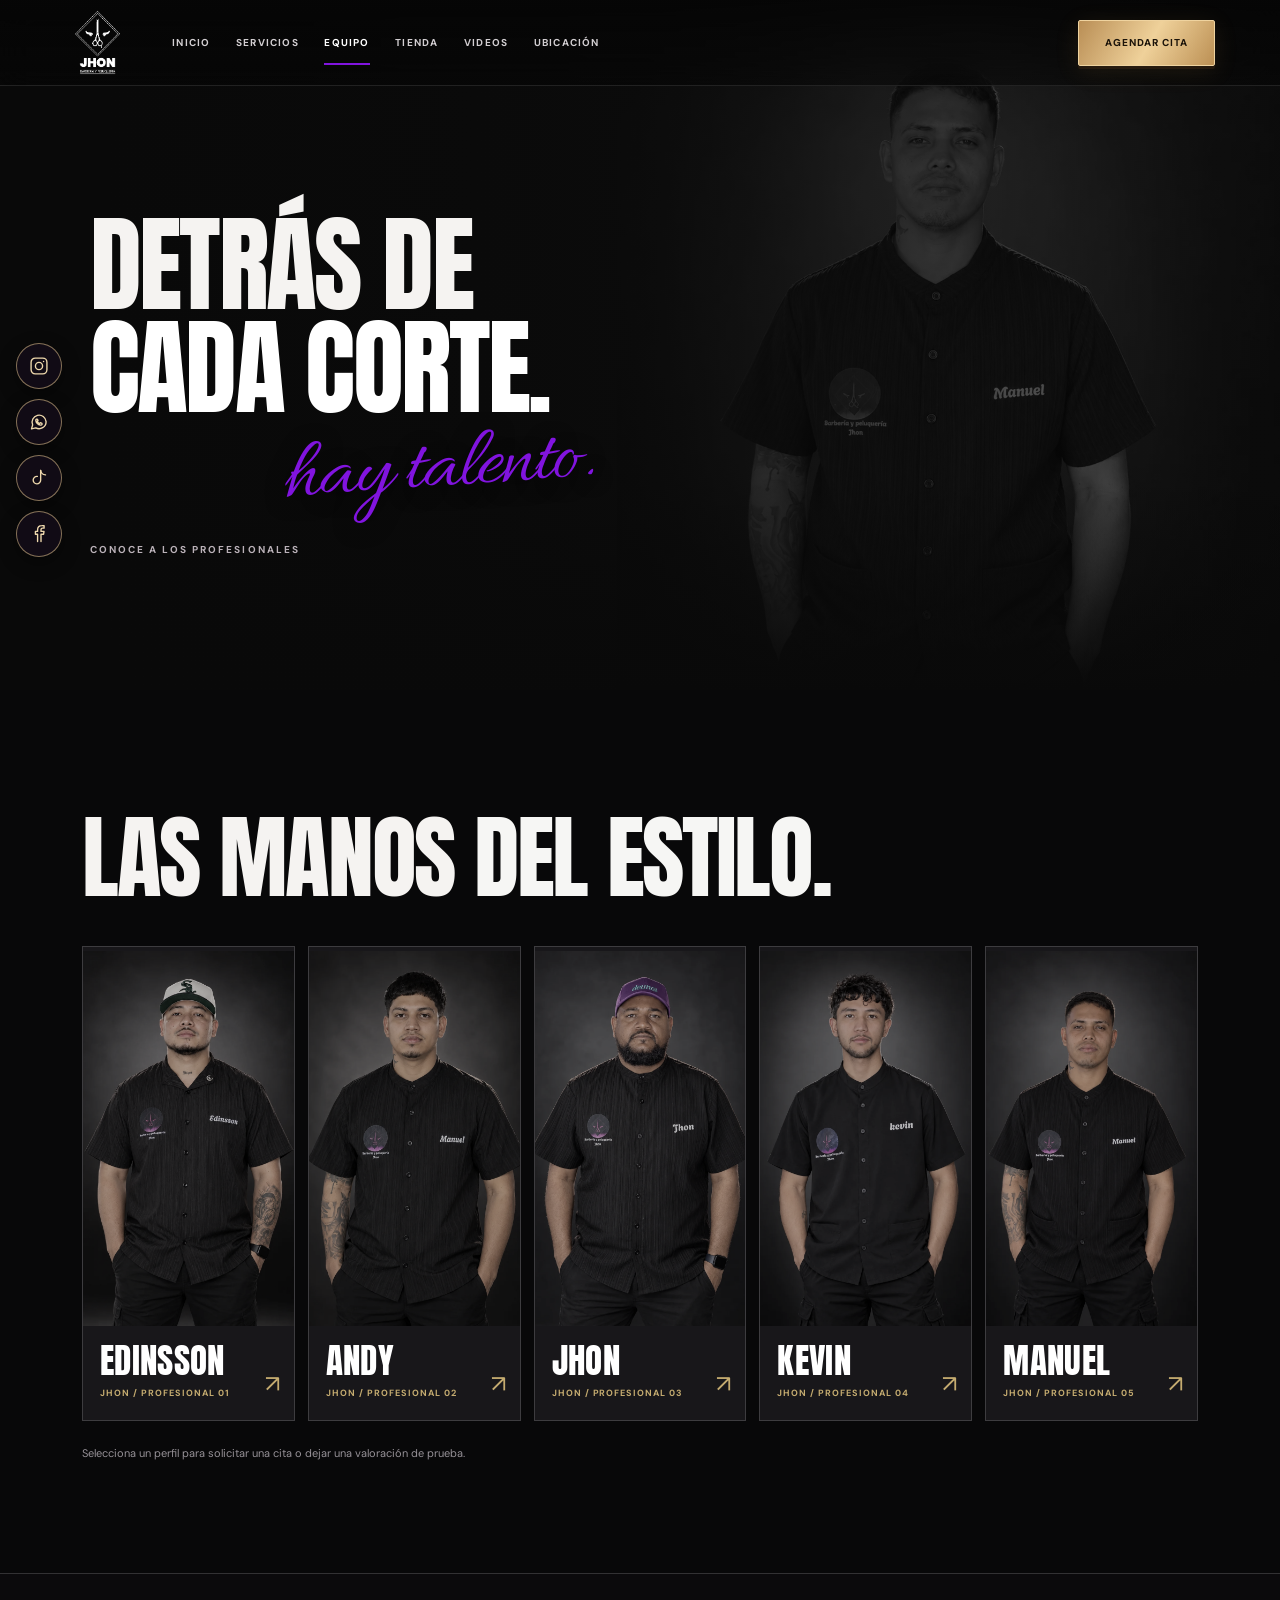
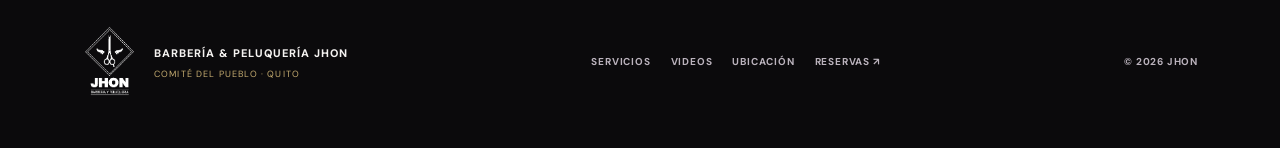
==== commit 96bd1bb5: "Eliminar microtítulos y numeraciones repetitivas de barberos.html" ====
--- a/barberos.html
+++ b/barberos.html
@@ -2,9 +2,9 @@
 
 <header class="header" id="header"><a class="brand" href="index.html" aria-label="Barbería y Peluquería Jhon, inicio"><img src="assets/logo-jhon.png" alt="Jhon Barbería y Peluquería"></a><nav class="nav" aria-label="Navegación principal"><a class="nav-item " href="index.html">INICIO</a><a class="nav-item " href="servicios.html">SERVICIOS</a><a class="nav-item is-active" href="barberos.html">EQUIPO</a><a class="nav-item " href="productos.html">TIENDA</a><a class="nav-item " href="videos.html">VIDEOS</a><a class="nav-item " href="ubicacion.html">UBICACIÓN</a></nav><a class="book-cta book-cta-gold" href="reservas.html" aria-label="Agendar cita en Barbería Jhon"><span class="book-cta-label">AGENDAR CITA</span></a><button type="button" id="mobileToggle" class="hamburger" aria-label="Abrir menú" aria-expanded="false"><i></i><i></i></button></header>
 <div class="mobile-menu" id="mobileMenu" aria-hidden="true"><a href="index.html" class="mobile-link ">INICIO <span>↗</span></a><a href="servicios.html" class="mobile-link ">SERVICIOS <span>↗</span></a><a href="barberos.html" class="mobile-link is-active">EQUIPO <span>↗</span></a><a href="productos.html" class="mobile-link ">TIENDA <span>↗</span></a><a href="videos.html" class="mobile-link ">VIDEOS <span>↗</span></a><a href="ubicacion.html" class="mobile-link ">UBICACIÓN <span>↗</span></a><a class="mobile-link mobile-book" href="reservas.html">RESERVAR CITA <span>↗</span></a><small>COMITÉ DEL PUEBLO / QUITO</small></div>
-<main><section class="page-hero team-hero"><div class="page-hero-image" style="background-image:url('assets/manuel-2.webp')"></div><div class="page-shade"></div><div class="page-title-container"><span class="overline">02 / NUESTRO EQUIPO</span><h1 class="display page-giant">DETRÁS DE<br><span>CADA CORTE.</span></h1><div class="script title-script">hay talento.</div><p>CONOCE A LOS PROFESIONALES</p></div></section><section class="team-section section-pad"><div class="headline-split"><div><span class="overline">EL EQUIPO JHON</span><h2 class="display">LAS MANOS <span>DEL ESTILO.</span></h2></div><span class="counter-tiny">05 PROFESIONALES</span></div><div class="team-grid" id="teamGrid"><a class="team-card" href="reservas.html?barbero=edinsson" aria-label="Solicitar cita con Edinsson"><div class="photo-frame"><img src="assets/edinsson.webp" alt="Retrato de Edinsson" loading="lazy"></div><div class="team-card-info"><span class="team-card-name">Edinsson</span><span class="team-card-role">JHON / PROFESIONAL 01</span></div><span class="team-card-arrow">↗</span></a><a class="team-card" href="reservas.html?barbero=andy" aria-label="Solicitar cita con Andy"><div class="photo-frame"><img src="assets/manuel.webp" alt="Retrato de Andy" loading="lazy"></div><div class="team-card-info"><span class="team-card-name">Andy</span><span class="team-card-role">JHON / PROFESIONAL 02</span></div><span class="team-card-arrow">↗</span></a><a class="team-card" href="reservas.html?barbero=jhon" aria-label="Solicitar cita con Jhon"><div class="photo-frame"><img src="assets/jhon.webp" alt="Retrato de Jhon" loading="lazy"></div><div class="team-card-info"><span class="team-card-name">Jhon</span><span class="team-card-role">JHON / PROFESIONAL 03</span></div><span class="team-card-arrow">↗</span></a><a class="team-card" href="reservas.html?barbero=kevin" aria-label="Solicitar cita con Kevin"><div class="photo-frame"><img src="assets/kevin.webp" alt="Retrato de Kevin" loading="lazy"></div><div class="team-card-info"><span class="team-card-name">Kevin</span><span class="team-card-role">JHON / PROFESIONAL 04</span></div><span class="team-card-arrow">↗</span></a><a class="team-card" href="reservas.html?barbero=manuel-2" aria-label="Solicitar cita con Manuel"><div class="photo-frame"><img src="assets/manuel-2.webp" alt="Retrato de Manuel" loading="lazy"></div><div class="team-card-info"><span class="team-card-name">Manuel</span><span class="team-card-role">JHON / PROFESIONAL 05</span></div><span class="team-card-arrow">↗</span></a></div><p class="fineprint">Selecciona un perfil para solicitar una cita o dejar una valoración de prueba.</p></section>
-<div class="modal-overlay" id="barberModal" aria-hidden="true" role="dialog" aria-modal="true" aria-label="Perfil del profesional"><button type="button" class="modal-x" id="closeBarber" aria-label="Cerrar perfil">×</button><div class="barber-modal-layout"><img id="modalBarberPhoto" src="" alt=""><div class="barber-modal-copy"><span class="overline">PROFESIONAL · JHON</span><h2 id="modalBarberName" class="display"></h2><span class="script">tu próximo look.</span><a id="modalBarberLink" class="btn-white" href="reservas.html">RESERVAR CON ÉL ↗</a><div class="rate-box"><p class="overline">VALORAR AL PROFESIONAL</p><div id="starButtons" class="stars"></div><textarea rows="3" id="rateComment" placeholder="Tu experiencia (opcional)" aria-label="Comentario"></textarea><button id="sendRating" class="text-arrow" type="button">GUARDAR VALORACIÓN DE PRUEBA ↗</button><p id="rateStatus" class="fineprint" aria-live="polite"></p></div></div></div></div></main>
+<main><section class="page-hero team-hero"><div class="page-hero-image" style="background-image:url('assets/manuel-2.webp')"></div><div class="page-shade"></div><div class="page-title-container"><h1 class="display page-giant">DETRÁS DE<br><span>CADA CORTE.</span></h1><div class="script title-script">hay talento.</div><p>CONOCE A LOS PROFESIONALES</p></div></section><section class="team-section section-pad"><div class="headline-split"><div><h2 class="display">LAS MANOS <span>DEL ESTILO.</span></h2></div></div><div class="team-grid" id="teamGrid"><a class="team-card" href="reservas.html?barbero=edinsson" aria-label="Solicitar cita con Edinsson"><div class="photo-frame"><img src="assets/edinsson.webp" alt="Retrato de Edinsson" loading="lazy"></div><div class="team-card-info"><span class="team-card-name">Edinsson</span><span class="team-card-role">JHON / PROFESIONAL 01</span></div><span class="team-card-arrow">↗</span></a><a class="team-card" href="reservas.html?barbero=andy" aria-label="Solicitar cita con Andy"><div class="photo-frame"><img src="assets/manuel.webp" alt="Retrato de Andy" loading="lazy"></div><div class="team-card-info"><span class="team-card-name">Andy</span><span class="team-card-role">JHON / PROFESIONAL 02</span></div><span class="team-card-arrow">↗</span></a><a class="team-card" href="reservas.html?barbero=jhon" aria-label="Solicitar cita con Jhon"><div class="photo-frame"><img src="assets/jhon.webp" alt="Retrato de Jhon" loading="lazy"></div><div class="team-card-info"><span class="team-card-name">Jhon</span><span class="team-card-role">JHON / PROFESIONAL 03</span></div><span class="team-card-arrow">↗</span></a><a class="team-card" href="reservas.html?barbero=kevin" aria-label="Solicitar cita con Kevin"><div class="photo-frame"><img src="assets/kevin.webp" alt="Retrato de Kevin" loading="lazy"></div><div class="team-card-info"><span class="team-card-name">Kevin</span><span class="team-card-role">JHON / PROFESIONAL 04</span></div><span class="team-card-arrow">↗</span></a><a class="team-card" href="reservas.html?barbero=manuel-2" aria-label="Solicitar cita con Manuel"><div class="photo-frame"><img src="assets/manuel-2.webp" alt="Retrato de Manuel" loading="lazy"></div><div class="team-card-info"><span class="team-card-name">Manuel</span><span class="team-card-role">JHON / PROFESIONAL 05</span></div><span class="team-card-arrow">↗</span></a></div><p class="fineprint">Selecciona un perfil para solicitar una cita o dejar una valoración de prueba.</p></section>
+<div class="modal-overlay" id="barberModal" aria-hidden="true" role="dialog" aria-modal="true" aria-label="Perfil del profesional"><button type="button" class="modal-x" id="closeBarber" aria-label="Cerrar perfil">×</button><div class="barber-modal-layout"><img id="modalBarberPhoto" src="" alt=""><div class="barber-modal-copy"><h2 id="modalBarberName" class="display"></h2><span class="script">tu próximo look.</span><a id="modalBarberLink" class="btn-white" href="reservas.html">RESERVAR CON ÉL ↗</a><div class="rate-box"><div id="starButtons" class="stars"></div><textarea rows="3" id="rateComment" placeholder="Tu experiencia (opcional)" aria-label="Comentario"></textarea><button id="sendRating" class="text-arrow" type="button">GUARDAR VALORACIÓN DE PRUEBA ↗</button><p id="rateStatus" class="fineprint" aria-live="polite"></p></div></div></div></div></main>
 <aside class="social-rail" aria-label="Redes sociales y contacto"><a class="social-rail-link" href="https://www.google.com/search?q=Barber%C3%ADa%20y%20Peluquer%C3%ADa%20Jhon%20Comit%C3%A9%20del%20Pueblo%20Quito%20Instagram" target="_blank" rel="noopener noreferrer" aria-label="Buscar el perfil de Instagram" title="Instagram · Buscar cuenta oficial"><svg xmlns="http://www.w3.org/2000/svg" width="19" height="19" viewBox="0 0 24 24" fill="none" stroke="currentColor" stroke-width="1.65" stroke-linecap="round" stroke-linejoin="round" aria-hidden="true"><rect x="2.5" y="2.5" width="19" height="19" rx="5"/><circle cx="12" cy="12" r="4.3"/><circle cx="17.5" cy="6.5" r=".9" fill="currentColor" stroke="none"/></svg><span class="social-tooltip">Instagram</span></a><a class="social-rail-link" href="https://www.google.com/search?q=Barber%C3%ADa%20y%20Peluquer%C3%ADa%20Jhon%20Comit%C3%A9%20del%20Pueblo%20Quito%20WhatsApp" target="_blank" rel="noopener noreferrer" aria-label="Buscar contacto oficial de WhatsApp de Barbería Jhon" title="WhatsApp · Contacto por confirmar"><svg xmlns="http://www.w3.org/2000/svg" width="19" height="19" viewBox="0 0 24 24" fill="none" stroke="currentColor" stroke-width="1.65" stroke-linecap="round" stroke-linejoin="round" aria-hidden="true"><path d="M20.5 11.6a8.4 8.4 0 0 1-12.4 7.4L3 20.3l1.4-4.8a8.4 8.4 0 1 1 16.1-3.9Z"/><path d="M9 8.6c-.6.2-.9 1.1-.8 1.7.5 2.5 3.1 4.9 5.6 5.4.7.1 1.6-.3 1.8-.8l-.1-1.3-1.8-.8-1 1a6.2 6.2 0 0 1-2.8-2.7l.9-1-.9-1.5H9Z"/></svg><span class="social-tooltip">WhatsApp</span></a><a class="social-rail-link" href="https://www.tiktok.com/search?q=Barberia%20y%20Peluqueria%20Jhon%20Quito" target="_blank" rel="noopener noreferrer" aria-label="Buscar el perfil de TikTok" title="TikTok · Buscar cuenta oficial"><svg xmlns="http://www.w3.org/2000/svg" width="19" height="19" viewBox="0 0 24 24" fill="none" stroke="currentColor" stroke-width="1.65" stroke-linecap="round" stroke-linejoin="round" aria-hidden="true"><path d="M14 3v11.5a4.5 4.5 0 1 1-4-4.47"/><path d="M14 3c.5 3.2 2.3 4.9 5.8 5.2"/></svg><span class="social-tooltip">TikTok</span></a><a class="social-rail-link" href="https://www.facebook.com/search/top?q=Barberia%20y%20Peluqueria%20Jhon%20Quito" target="_blank" rel="noopener noreferrer" aria-label="Buscar el perfil de Facebook" title="Facebook · Buscar cuenta oficial"><svg xmlns="http://www.w3.org/2000/svg" width="19" height="19" viewBox="0 0 24 24" fill="none" stroke="currentColor" stroke-width="1.65" stroke-linecap="round" stroke-linejoin="round" aria-hidden="true"><path d="M14.4 21v-8.7h3.1l.5-3.4h-3.6V6.7c0-1 .4-1.7 1.8-1.7h1.9V2.1a22 22 0 0 0-2.8-.1c-3.3 0-5 1.9-5 5.1v1.8H7.7v3.4h2.6V21"/></svg><span class="social-tooltip">Facebook</span></a></aside>
 <footer class="footer"><div class="footer-brand"><img src="assets/logo-jhon.png" alt="Logo Jhon"><div><strong>BARBERÍA & PELUQUERÍA JHON</strong><small>COMITÉ DEL PUEBLO · QUITO</small></div></div><div class="footer-links"><a href="servicios.html">SERVICIOS</a><a href="videos.html">VIDEOS</a><a href="ubicacion.html">UBICACIÓN</a><a href="reservas.html">RESERVAS ↗</a></div><span class="footer-last">© 2026 JHON</span></footer>
 <div class="modal-overlay" id="videoModal" aria-hidden="true" role="dialog" aria-modal="true" aria-label="Reproducir video"><button class="modal-x" id="closeVideo" aria-label="Cerrar video">×</button><div class="video-modal-frame"><video id="modalPlayer" controls playsinline preload="none"></video><p id="modalVideoTitle"></p></div></div>
-<script src="assets/data.js?v=public-20261023-v6" defer></script><script src="assets/site.js?v=public-20261023-v7" defer></script></body></html>+<script src="assets/data.js?v=public-20261023-v6" defer></script><script src="assets/site.js?v=clean-scroll-20261023" defer></script></body></html>
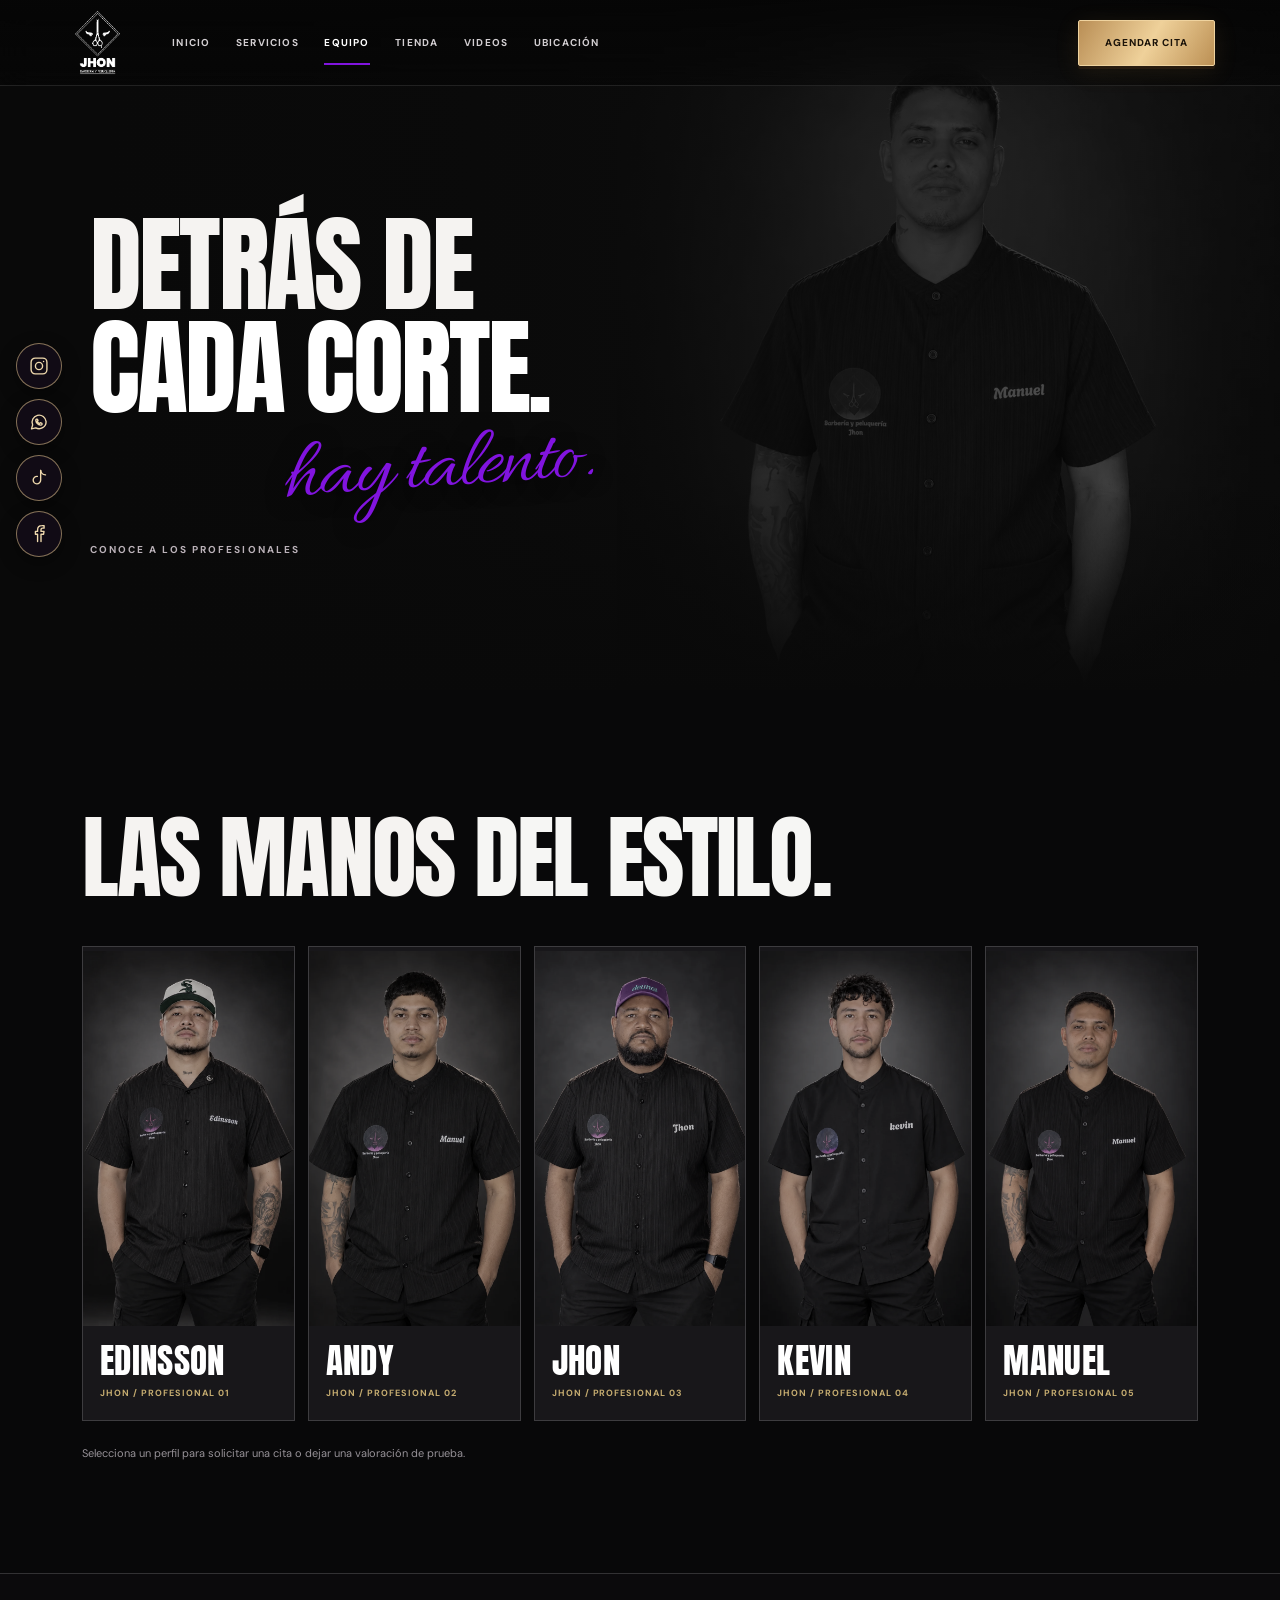
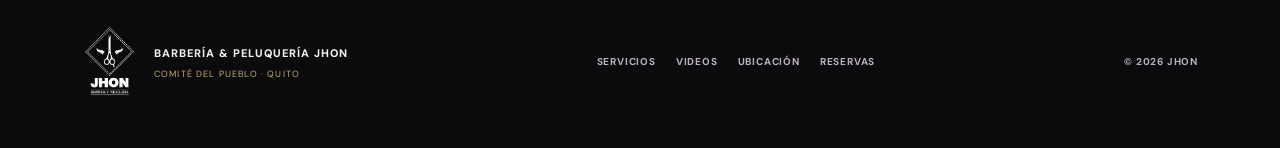
==== commit 4b95e7eb: "Quitar flechas decorativas en barberos.html y dejar controles claros" ====
--- a/barberos.html
+++ b/barberos.html
@@ -1,10 +1,10 @@
-<!doctype html><html lang="es"><head><meta charset="utf-8"><meta name="viewport" content="width=device-width,initial-scale=1"><meta name="theme-color" content="#090909"><meta name="description" content="Barbería y Peluquería Jhon, Comité del Pueblo, Quito. Cortes, barberos, productos y citas."><title>Nuestros barberos | Barbería y Peluquería Jhon</title><link rel="icon" href="assets/favicon.svg" type="image/svg+xml"><link rel="preconnect" href="https://fonts.googleapis.com"><link rel="preconnect" href="https://fonts.gstatic.com" crossorigin><link href="https://fonts.googleapis.com/css2?family=Anton&family=Barlow+Condensed:wght@500;600;700;800;900&family=DM+Sans:wght@400;500;600;700&family=Allura&display=swap" rel="stylesheet"><link rel="stylesheet" href="assets/styles.css?v=20261023c-main"><link rel="stylesheet" href="assets/jhon-premium-fixes-v7.css?v=20261023c"></head><body data-page="barberos">
+<!doctype html><html lang="es"><head><meta charset="utf-8"><meta name="viewport" content="width=device-width,initial-scale=1"><meta name="theme-color" content="#090909"><meta name="description" content="Barbería y Peluquería Jhon, Comité del Pueblo, Quito. Cortes, barberos, productos y citas."><title>Nuestros barberos | Barbería y Peluquería Jhon</title><link rel="icon" href="assets/favicon.svg" type="image/svg+xml"><link rel="preconnect" href="https://fonts.googleapis.com"><link rel="preconnect" href="https://fonts.gstatic.com" crossorigin><link href="https://fonts.googleapis.com/css2?family=Anton&family=Barlow+Condensed:wght@500;600;700;800;900&family=DM+Sans:wght@400;500;600;700&family=Allura&display=swap" rel="stylesheet"><link rel="stylesheet" href="assets/styles.css?v=no-arrows-20261023"><link rel="stylesheet" href="assets/jhon-premium-fixes-v7.css?v=gold-shine-20261023"></head><body data-page="barberos">
 
 <header class="header" id="header"><a class="brand" href="index.html" aria-label="Barbería y Peluquería Jhon, inicio"><img src="assets/logo-jhon.png" alt="Jhon Barbería y Peluquería"></a><nav class="nav" aria-label="Navegación principal"><a class="nav-item " href="index.html">INICIO</a><a class="nav-item " href="servicios.html">SERVICIOS</a><a class="nav-item is-active" href="barberos.html">EQUIPO</a><a class="nav-item " href="productos.html">TIENDA</a><a class="nav-item " href="videos.html">VIDEOS</a><a class="nav-item " href="ubicacion.html">UBICACIÓN</a></nav><a class="book-cta book-cta-gold" href="reservas.html" aria-label="Agendar cita en Barbería Jhon"><span class="book-cta-label">AGENDAR CITA</span></a><button type="button" id="mobileToggle" class="hamburger" aria-label="Abrir menú" aria-expanded="false"><i></i><i></i></button></header>
-<div class="mobile-menu" id="mobileMenu" aria-hidden="true"><a href="index.html" class="mobile-link ">INICIO <span>↗</span></a><a href="servicios.html" class="mobile-link ">SERVICIOS <span>↗</span></a><a href="barberos.html" class="mobile-link is-active">EQUIPO <span>↗</span></a><a href="productos.html" class="mobile-link ">TIENDA <span>↗</span></a><a href="videos.html" class="mobile-link ">VIDEOS <span>↗</span></a><a href="ubicacion.html" class="mobile-link ">UBICACIÓN <span>↗</span></a><a class="mobile-link mobile-book" href="reservas.html">RESERVAR CITA <span>↗</span></a><small>COMITÉ DEL PUEBLO / QUITO</small></div>
-<main><section class="page-hero team-hero"><div class="page-hero-image" style="background-image:url('assets/manuel-2.webp')"></div><div class="page-shade"></div><div class="page-title-container"><h1 class="display page-giant">DETRÁS DE<br><span>CADA CORTE.</span></h1><div class="script title-script">hay talento.</div><p>CONOCE A LOS PROFESIONALES</p></div></section><section class="team-section section-pad"><div class="headline-split"><div><h2 class="display">LAS MANOS <span>DEL ESTILO.</span></h2></div></div><div class="team-grid" id="teamGrid"><a class="team-card" href="reservas.html?barbero=edinsson" aria-label="Solicitar cita con Edinsson"><div class="photo-frame"><img src="assets/edinsson.webp" alt="Retrato de Edinsson" loading="lazy"></div><div class="team-card-info"><span class="team-card-name">Edinsson</span><span class="team-card-role">JHON / PROFESIONAL 01</span></div><span class="team-card-arrow">↗</span></a><a class="team-card" href="reservas.html?barbero=andy" aria-label="Solicitar cita con Andy"><div class="photo-frame"><img src="assets/manuel.webp" alt="Retrato de Andy" loading="lazy"></div><div class="team-card-info"><span class="team-card-name">Andy</span><span class="team-card-role">JHON / PROFESIONAL 02</span></div><span class="team-card-arrow">↗</span></a><a class="team-card" href="reservas.html?barbero=jhon" aria-label="Solicitar cita con Jhon"><div class="photo-frame"><img src="assets/jhon.webp" alt="Retrato de Jhon" loading="lazy"></div><div class="team-card-info"><span class="team-card-name">Jhon</span><span class="team-card-role">JHON / PROFESIONAL 03</span></div><span class="team-card-arrow">↗</span></a><a class="team-card" href="reservas.html?barbero=kevin" aria-label="Solicitar cita con Kevin"><div class="photo-frame"><img src="assets/kevin.webp" alt="Retrato de Kevin" loading="lazy"></div><div class="team-card-info"><span class="team-card-name">Kevin</span><span class="team-card-role">JHON / PROFESIONAL 04</span></div><span class="team-card-arrow">↗</span></a><a class="team-card" href="reservas.html?barbero=manuel-2" aria-label="Solicitar cita con Manuel"><div class="photo-frame"><img src="assets/manuel-2.webp" alt="Retrato de Manuel" loading="lazy"></div><div class="team-card-info"><span class="team-card-name">Manuel</span><span class="team-card-role">JHON / PROFESIONAL 05</span></div><span class="team-card-arrow">↗</span></a></div><p class="fineprint">Selecciona un perfil para solicitar una cita o dejar una valoración de prueba.</p></section>
-<div class="modal-overlay" id="barberModal" aria-hidden="true" role="dialog" aria-modal="true" aria-label="Perfil del profesional"><button type="button" class="modal-x" id="closeBarber" aria-label="Cerrar perfil">×</button><div class="barber-modal-layout"><img id="modalBarberPhoto" src="" alt=""><div class="barber-modal-copy"><h2 id="modalBarberName" class="display"></h2><span class="script">tu próximo look.</span><a id="modalBarberLink" class="btn-white" href="reservas.html">RESERVAR CON ÉL ↗</a><div class="rate-box"><div id="starButtons" class="stars"></div><textarea rows="3" id="rateComment" placeholder="Tu experiencia (opcional)" aria-label="Comentario"></textarea><button id="sendRating" class="text-arrow" type="button">GUARDAR VALORACIÓN DE PRUEBA ↗</button><p id="rateStatus" class="fineprint" aria-live="polite"></p></div></div></div></div></main>
-<aside class="social-rail" aria-label="Redes sociales y contacto"><a class="social-rail-link" href="https://www.google.com/search?q=Barber%C3%ADa%20y%20Peluquer%C3%ADa%20Jhon%20Comit%C3%A9%20del%20Pueblo%20Quito%20Instagram" target="_blank" rel="noopener noreferrer" aria-label="Buscar el perfil de Instagram" title="Instagram · Buscar cuenta oficial"><svg xmlns="http://www.w3.org/2000/svg" width="19" height="19" viewBox="0 0 24 24" fill="none" stroke="currentColor" stroke-width="1.65" stroke-linecap="round" stroke-linejoin="round" aria-hidden="true"><rect x="2.5" y="2.5" width="19" height="19" rx="5"/><circle cx="12" cy="12" r="4.3"/><circle cx="17.5" cy="6.5" r=".9" fill="currentColor" stroke="none"/></svg><span class="social-tooltip">Instagram</span></a><a class="social-rail-link" href="https://www.google.com/search?q=Barber%C3%ADa%20y%20Peluquer%C3%ADa%20Jhon%20Comit%C3%A9%20del%20Pueblo%20Quito%20WhatsApp" target="_blank" rel="noopener noreferrer" aria-label="Buscar contacto oficial de WhatsApp de Barbería Jhon" title="WhatsApp · Contacto por confirmar"><svg xmlns="http://www.w3.org/2000/svg" width="19" height="19" viewBox="0 0 24 24" fill="none" stroke="currentColor" stroke-width="1.65" stroke-linecap="round" stroke-linejoin="round" aria-hidden="true"><path d="M20.5 11.6a8.4 8.4 0 0 1-12.4 7.4L3 20.3l1.4-4.8a8.4 8.4 0 1 1 16.1-3.9Z"/><path d="M9 8.6c-.6.2-.9 1.1-.8 1.7.5 2.5 3.1 4.9 5.6 5.4.7.1 1.6-.3 1.8-.8l-.1-1.3-1.8-.8-1 1a6.2 6.2 0 0 1-2.8-2.7l.9-1-.9-1.5H9Z"/></svg><span class="social-tooltip">WhatsApp</span></a><a class="social-rail-link" href="https://www.tiktok.com/search?q=Barberia%20y%20Peluqueria%20Jhon%20Quito" target="_blank" rel="noopener noreferrer" aria-label="Buscar el perfil de TikTok" title="TikTok · Buscar cuenta oficial"><svg xmlns="http://www.w3.org/2000/svg" width="19" height="19" viewBox="0 0 24 24" fill="none" stroke="currentColor" stroke-width="1.65" stroke-linecap="round" stroke-linejoin="round" aria-hidden="true"><path d="M14 3v11.5a4.5 4.5 0 1 1-4-4.47"/><path d="M14 3c.5 3.2 2.3 4.9 5.8 5.2"/></svg><span class="social-tooltip">TikTok</span></a><a class="social-rail-link" href="https://www.facebook.com/search/top?q=Barberia%20y%20Peluqueria%20Jhon%20Quito" target="_blank" rel="noopener noreferrer" aria-label="Buscar el perfil de Facebook" title="Facebook · Buscar cuenta oficial"><svg xmlns="http://www.w3.org/2000/svg" width="19" height="19" viewBox="0 0 24 24" fill="none" stroke="currentColor" stroke-width="1.65" stroke-linecap="round" stroke-linejoin="round" aria-hidden="true"><path d="M14.4 21v-8.7h3.1l.5-3.4h-3.6V6.7c0-1 .4-1.7 1.8-1.7h1.9V2.1a22 22 0 0 0-2.8-.1c-3.3 0-5 1.9-5 5.1v1.8H7.7v3.4h2.6V21"/></svg><span class="social-tooltip">Facebook</span></a></aside>
-<footer class="footer"><div class="footer-brand"><img src="assets/logo-jhon.png" alt="Logo Jhon"><div><strong>BARBERÍA & PELUQUERÍA JHON</strong><small>COMITÉ DEL PUEBLO · QUITO</small></div></div><div class="footer-links"><a href="servicios.html">SERVICIOS</a><a href="videos.html">VIDEOS</a><a href="ubicacion.html">UBICACIÓN</a><a href="reservas.html">RESERVAS ↗</a></div><span class="footer-last">© 2026 JHON</span></footer>
+<div class="mobile-menu" id="mobileMenu" aria-hidden="true"><a href="index.html" class="mobile-link ">INICIO</a><a href="servicios.html" class="mobile-link ">SERVICIOS</a><a href="barberos.html" class="mobile-link is-active">EQUIPO</a><a href="productos.html" class="mobile-link ">TIENDA</a><a href="videos.html" class="mobile-link ">VIDEOS</a><a href="ubicacion.html" class="mobile-link ">UBICACIÓN</a><a class="mobile-link mobile-book" href="reservas.html">RESERVAR CITA</a><small>COMITÉ DEL PUEBLO / QUITO</small></div>
+<main><section class="page-hero team-hero"><div class="page-hero-image" style="background-image:url('assets/manuel-2.webp')"></div><div class="page-shade"></div><div class="page-title-container"><h1 class="display page-giant">DETRÁS DE<br><span>CADA CORTE.</span></h1><div class="script title-script">hay talento.</div><p>CONOCE A LOS PROFESIONALES</p></div></section><section class="team-section section-pad"><div class="headline-split"><div><h2 class="display">LAS MANOS <span>DEL ESTILO.</span></h2></div></div><div class="team-grid" id="teamGrid"><a class="team-card" href="reservas.html?barbero=edinsson" aria-label="Solicitar cita con Edinsson"><div class="photo-frame"><img src="assets/edinsson.webp" alt="Retrato de Edinsson" loading="lazy"></div><div class="team-card-info"><span class="team-card-name">Edinsson</span><span class="team-card-role">JHON / PROFESIONAL 01</span></div></a><a class="team-card" href="reservas.html?barbero=andy" aria-label="Solicitar cita con Andy"><div class="photo-frame"><img src="assets/manuel.webp" alt="Retrato de Andy" loading="lazy"></div><div class="team-card-info"><span class="team-card-name">Andy</span><span class="team-card-role">JHON / PROFESIONAL 02</span></div></a><a class="team-card" href="reservas.html?barbero=jhon" aria-label="Solicitar cita con Jhon"><div class="photo-frame"><img src="assets/jhon.webp" alt="Retrato de Jhon" loading="lazy"></div><div class="team-card-info"><span class="team-card-name">Jhon</span><span class="team-card-role">JHON / PROFESIONAL 03</span></div></a><a class="team-card" href="reservas.html?barbero=kevin" aria-label="Solicitar cita con Kevin"><div class="photo-frame"><img src="assets/kevin.webp" alt="Retrato de Kevin" loading="lazy"></div><div class="team-card-info"><span class="team-card-name">Kevin</span><span class="team-card-role">JHON / PROFESIONAL 04</span></div></a><a class="team-card" href="reservas.html?barbero=manuel-2" aria-label="Solicitar cita con Manuel"><div class="photo-frame"><img src="assets/manuel-2.webp" alt="Retrato de Manuel" loading="lazy"></div><div class="team-card-info"><span class="team-card-name">Manuel</span><span class="team-card-role">JHON / PROFESIONAL 05</span></div></a></div><p class="fineprint">Selecciona un perfil para solicitar una cita o dejar una valoración de prueba.</p></section>
+<div class="modal-overlay" id="barberModal" aria-hidden="true" role="dialog" aria-modal="true" aria-label="Perfil del profesional"><button type="button" class="modal-x" id="closeBarber" aria-label="Cerrar perfil">×</button><div class="barber-modal-layout"><img id="modalBarberPhoto" src="" alt=""><div class="barber-modal-copy"><h2 id="modalBarberName" class="display"></h2><span class="script">tu próximo look.</span><a id="modalBarberLink" class="btn-white" href="reservas.html">RESERVAR CON ÉL</a><div class="rate-box"><div id="starButtons" class="stars"></div><textarea rows="3" id="rateComment" placeholder="Tu experiencia (opcional)" aria-label="Comentario"></textarea><button id="sendRating" class="text-arrow" type="button">GUARDAR VALORACIÓN DE PRUEBA </button><p id="rateStatus" class="fineprint" aria-live="polite"></p></div></div></div></div></main>
+<aside class="social-rail" aria-label="Redes sociales y contacto"><a class="social-rail-link" href="https://www.instagram.com/barberiaypeluqueriajhon/" target="_blank" rel="noopener noreferrer" aria-label="Abrir Instagram oficial de Barbería Jhon" title="Instagram · Perfil oficial"><svg xmlns="http://www.w3.org/2000/svg" width="19" height="19" viewBox="0 0 24 24" fill="none" stroke="currentColor" stroke-width="1.65" stroke-linecap="round" stroke-linejoin="round" aria-hidden="true"><rect x="2.5" y="2.5" width="19" height="19" rx="5"/><circle cx="12" cy="12" r="4.3"/><circle cx="17.5" cy="6.5" r=".9" fill="currentColor" stroke="none"/></svg><span class="social-tooltip">Instagram</span></a><a class="social-rail-link" href="https://wa.me/593962932993?text=Hola%2C%20necesito%20agendar%20una%20cita%20en%20Barber%C3%ADa%20y%20Peluquer%C3%ADa%20Jhon.%20%C2%BFMe%20pueden%20ayudar%20con%20los%20horarios%20disponibles%3F" target="_blank" rel="noopener noreferrer" aria-label="Escribir a Barbería Jhon por WhatsApp" title="WhatsApp · Agendar cita"><svg xmlns="http://www.w3.org/2000/svg" width="19" height="19" viewBox="0 0 24 24" fill="none" stroke="currentColor" stroke-width="1.65" stroke-linecap="round" stroke-linejoin="round" aria-hidden="true"><path d="M20.5 11.6a8.4 8.4 0 0 1-12.4 7.4L3 20.3l1.4-4.8a8.4 8.4 0 1 1 16.1-3.9Z"/><path d="M9 8.6c-.6.2-.9 1.1-.8 1.7.5 2.5 3.1 4.9 5.6 5.4.7.1 1.6-.3 1.8-.8l-.1-1.3-1.8-.8-1 1a6.2 6.2 0 0 1-2.8-2.7l.9-1-.9-1.5H9Z"/></svg><span class="social-tooltip">WhatsApp</span></a><a class="social-rail-link" href="https://www.tiktok.com/@barberiaypeluqueriajhon" target="_blank" rel="noopener noreferrer" aria-label="Abrir TikTok oficial de Barbería Jhon" title="TikTok · Perfil oficial"><svg xmlns="http://www.w3.org/2000/svg" width="19" height="19" viewBox="0 0 24 24" fill="none" stroke="currentColor" stroke-width="1.65" stroke-linecap="round" stroke-linejoin="round" aria-hidden="true"><path d="M14 3v11.5a4.5 4.5 0 1 1-4-4.47"/><path d="M14 3c.5 3.2 2.3 4.9 5.8 5.2"/></svg><span class="social-tooltip">TikTok</span></a><a class="social-rail-link" href="https://www.facebook.com/barberiaypeluqueriajhon?locale=es_LA" target="_blank" rel="noopener noreferrer" aria-label="Abrir Facebook oficial de Barbería Jhon" title="Facebook · Perfil oficial"><svg xmlns="http://www.w3.org/2000/svg" width="19" height="19" viewBox="0 0 24 24" fill="none" stroke="currentColor" stroke-width="1.65" stroke-linecap="round" stroke-linejoin="round" aria-hidden="true"><path d="M14.4 21v-8.7h3.1l.5-3.4h-3.6V6.7c0-1 .4-1.7 1.8-1.7h1.9V2.1a22 22 0 0 0-2.8-.1c-3.3 0-5 1.9-5 5.1v1.8H7.7v3.4h2.6V21"/></svg><span class="social-tooltip">Facebook</span></a></aside>
+<footer class="footer"><div class="footer-brand"><img src="assets/logo-jhon.png" alt="Logo Jhon"><div><strong>BARBERÍA & PELUQUERÍA JHON</strong><small>COMITÉ DEL PUEBLO · QUITO</small></div></div><div class="footer-links"><a href="servicios.html">SERVICIOS</a><a href="videos.html">VIDEOS</a><a href="ubicacion.html">UBICACIÓN</a><a href="reservas.html">RESERVAS</a></div><span class="footer-last">© 2026 JHON</span></footer>
 <div class="modal-overlay" id="videoModal" aria-hidden="true" role="dialog" aria-modal="true" aria-label="Reproducir video"><button class="modal-x" id="closeVideo" aria-label="Cerrar video">×</button><div class="video-modal-frame"><video id="modalPlayer" controls playsinline preload="none"></video><p id="modalVideoTitle"></p></div></div>
-<script src="assets/data.js?v=public-20261023-v6" defer></script><script src="assets/site.js?v=clean-scroll-20261023" defer></script></body></html>+<script src="assets/data.js?v=public-20261023-v6" defer></script><script src="assets/site.js?v=no-arrows-20261023" defer></script></body></html>
--- a/assets/jhon-premium-fixes-v7.css
+++ b/assets/jhon-premium-fixes-v7.css
@@ -223,3 +223,46 @@
   .home-map .map-frame{height:320px!important;min-height:320px!important}
   .header a.book-cta-gold{min-height:39px!important;padding:0 11px!important;font-size:9px!important}
 }
+
+/* V9 · Brillo dorado sutil en titulares destacados */
+@supports (-webkit-background-clip:text) or (background-clip:text) {
+  .bv8-hero h1 span,
+  .home-map .map-heading h2 span,
+  .home-map .map-info h3 em,
+  .closing-banner .display span {
+    color:#e8c681;
+    background-image:linear-gradient(
+      104deg,
+      #ac7d38 0%,
+      #d6a95d 22%,
+      #f8e0a5 40%,
+      #fff6dd 48%,
+      #ffffff 50%,
+      #fff1c6 52%,
+      #e8c079 61%,
+      #be8c49 78%,
+      #d7ae6e 100%
+    );
+    background-size:250% 100%;
+    background-position:125% center;
+    -webkit-background-clip:text;
+    background-clip:text;
+    -webkit-text-fill-color:transparent;
+    filter:drop-shadow(0 2px 10px rgba(214,168,88,.13));
+    animation:jhonGoldHeadlineShimmer 6s ease-in-out infinite;
+  }
+}
+@keyframes jhonGoldHeadlineShimmer {
+  0%,15% {background-position:125% center}
+  70%,100% {background-position:-125% center}
+}
+@media (prefers-reduced-motion:reduce) {
+  .bv8-hero h1 span,
+  .home-map .map-heading h2 span,
+  .home-map .map-info h3 em,
+  .closing-banner .display span {
+    animation:none!important;
+    background-position:48% center!important;
+    filter:none!important;
+  }
+}
